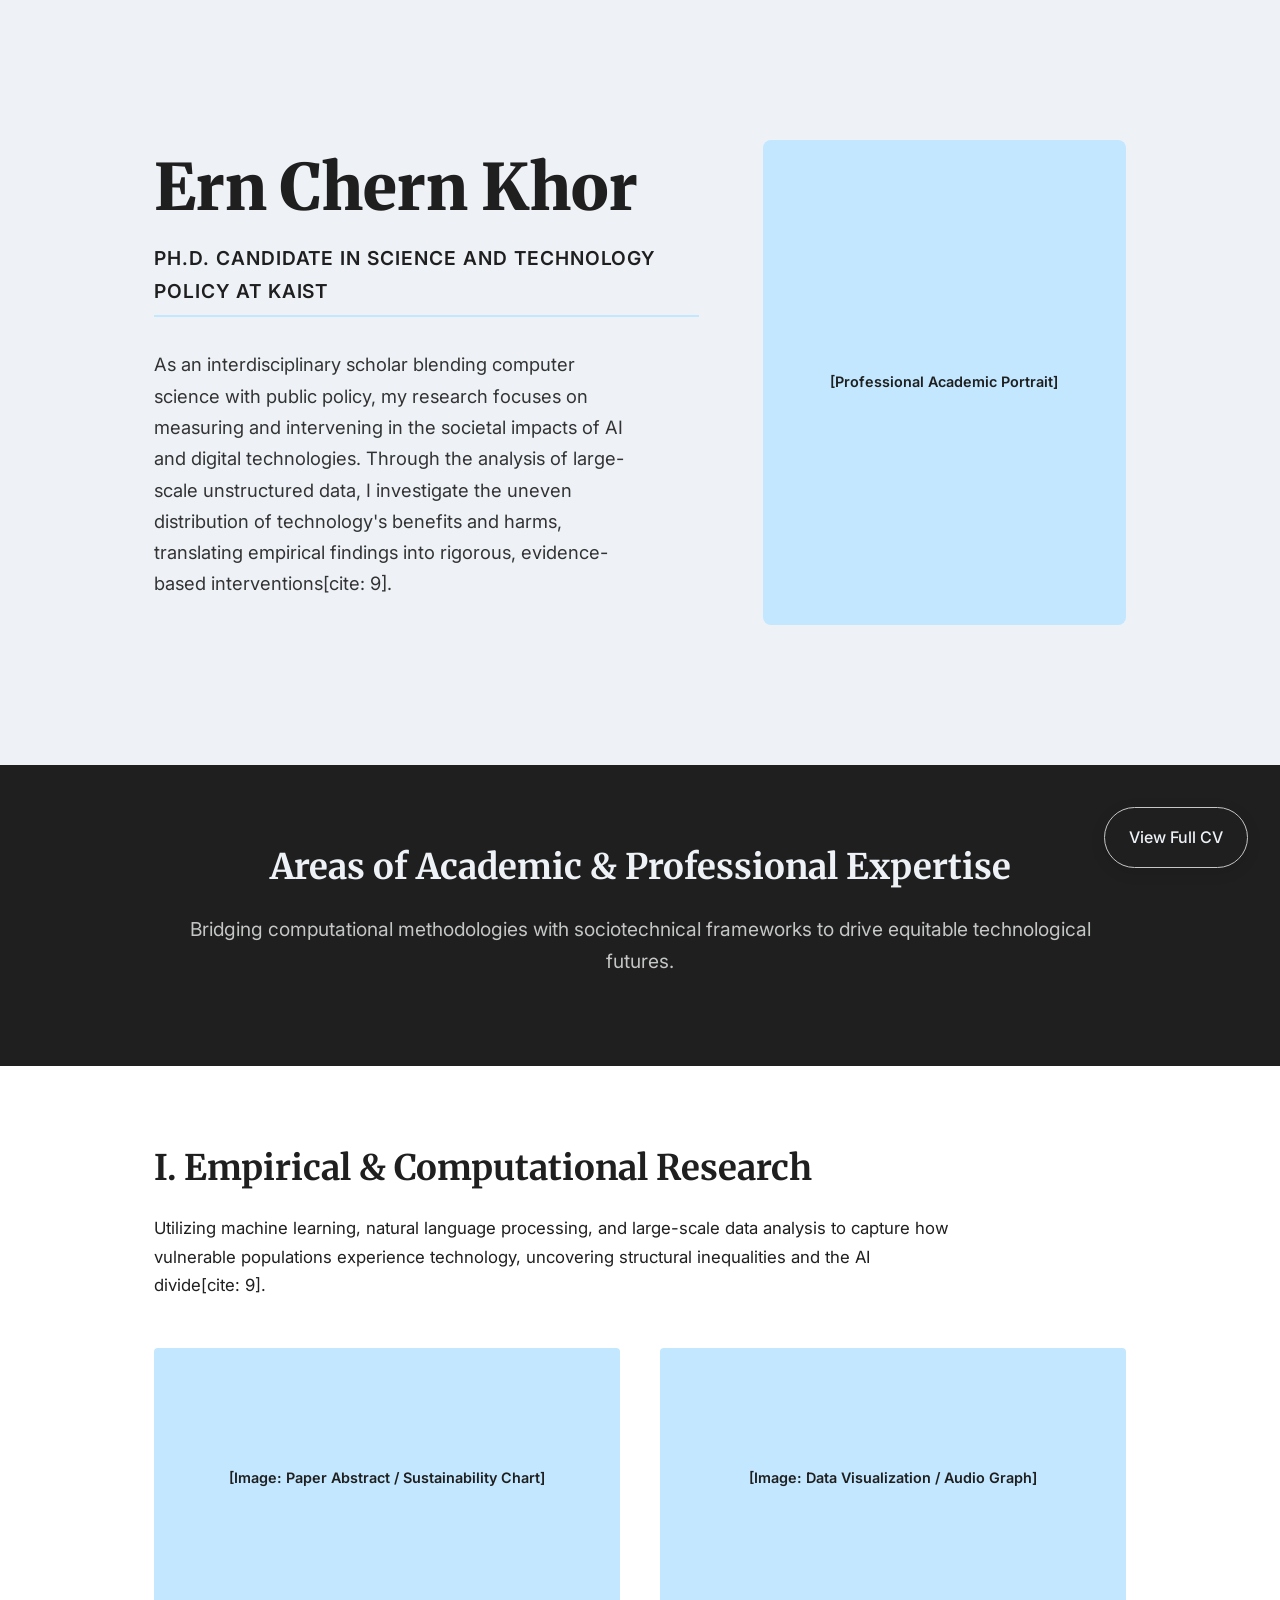
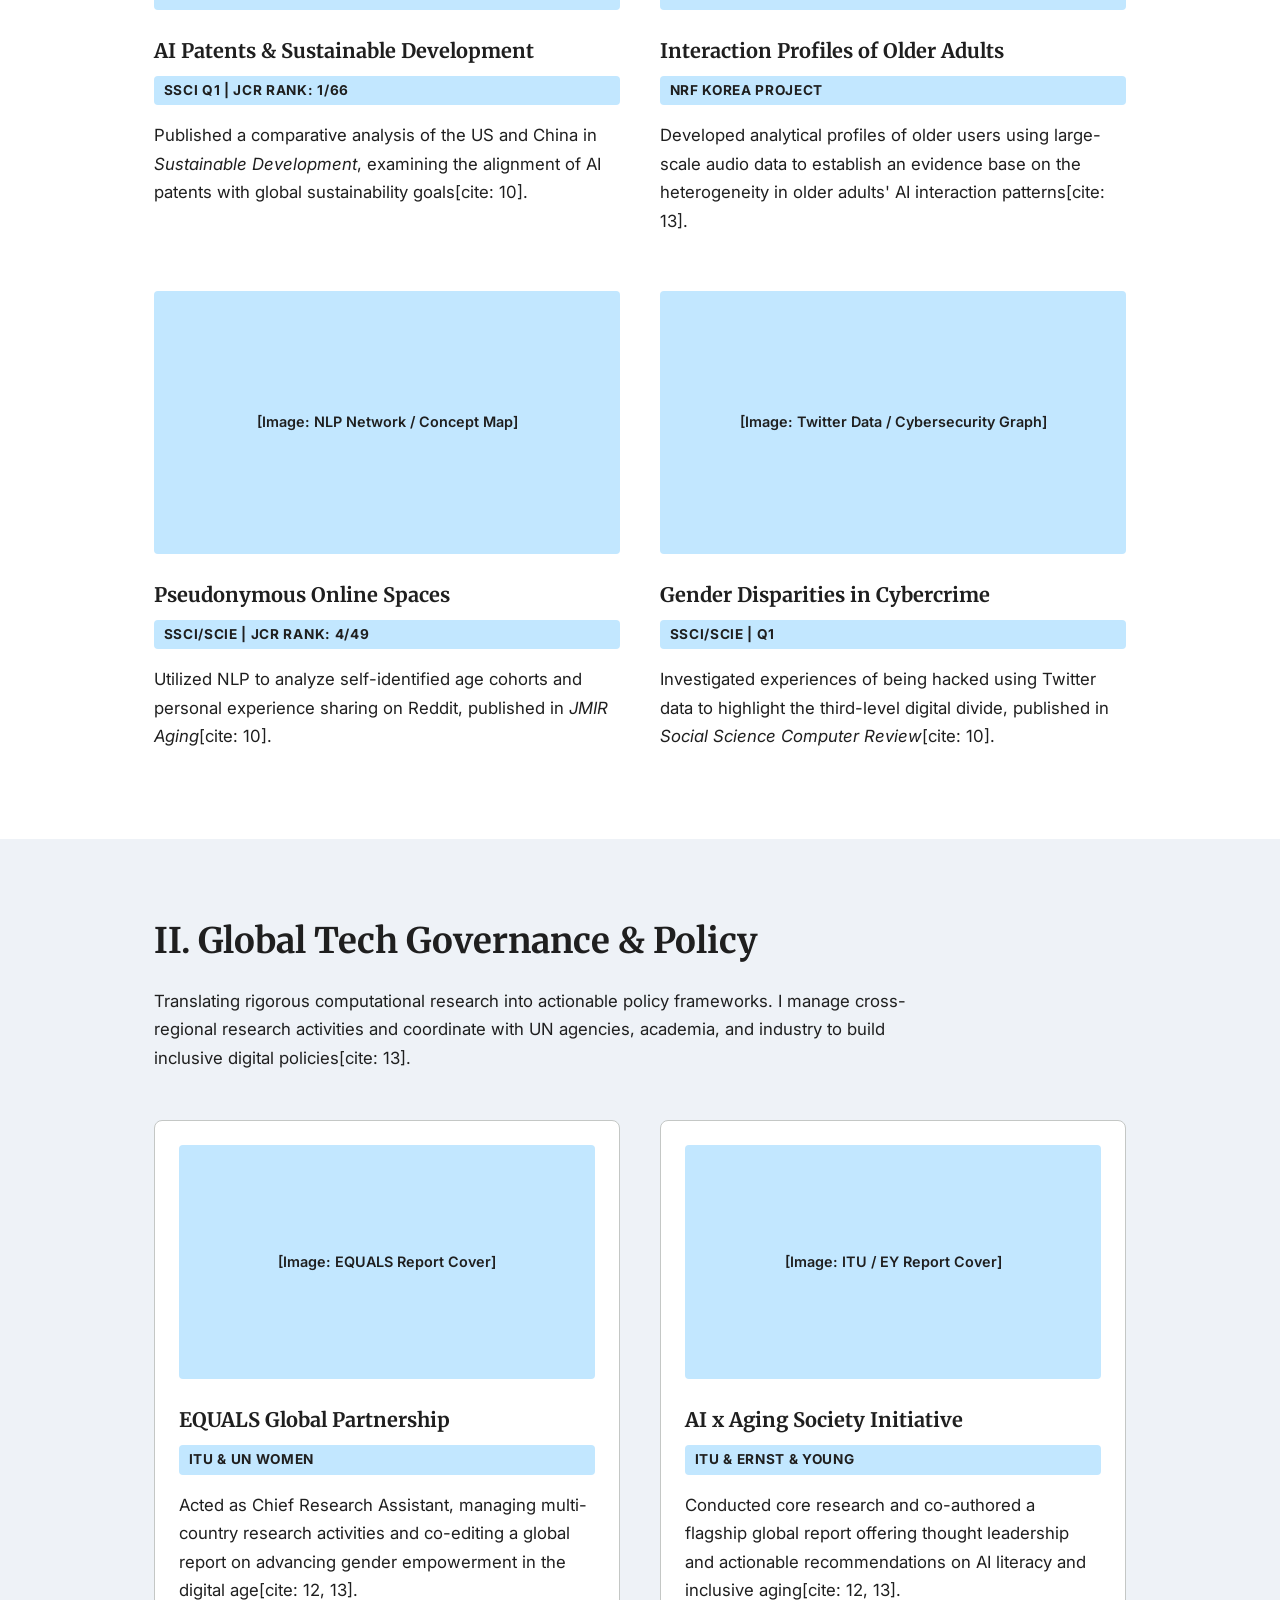
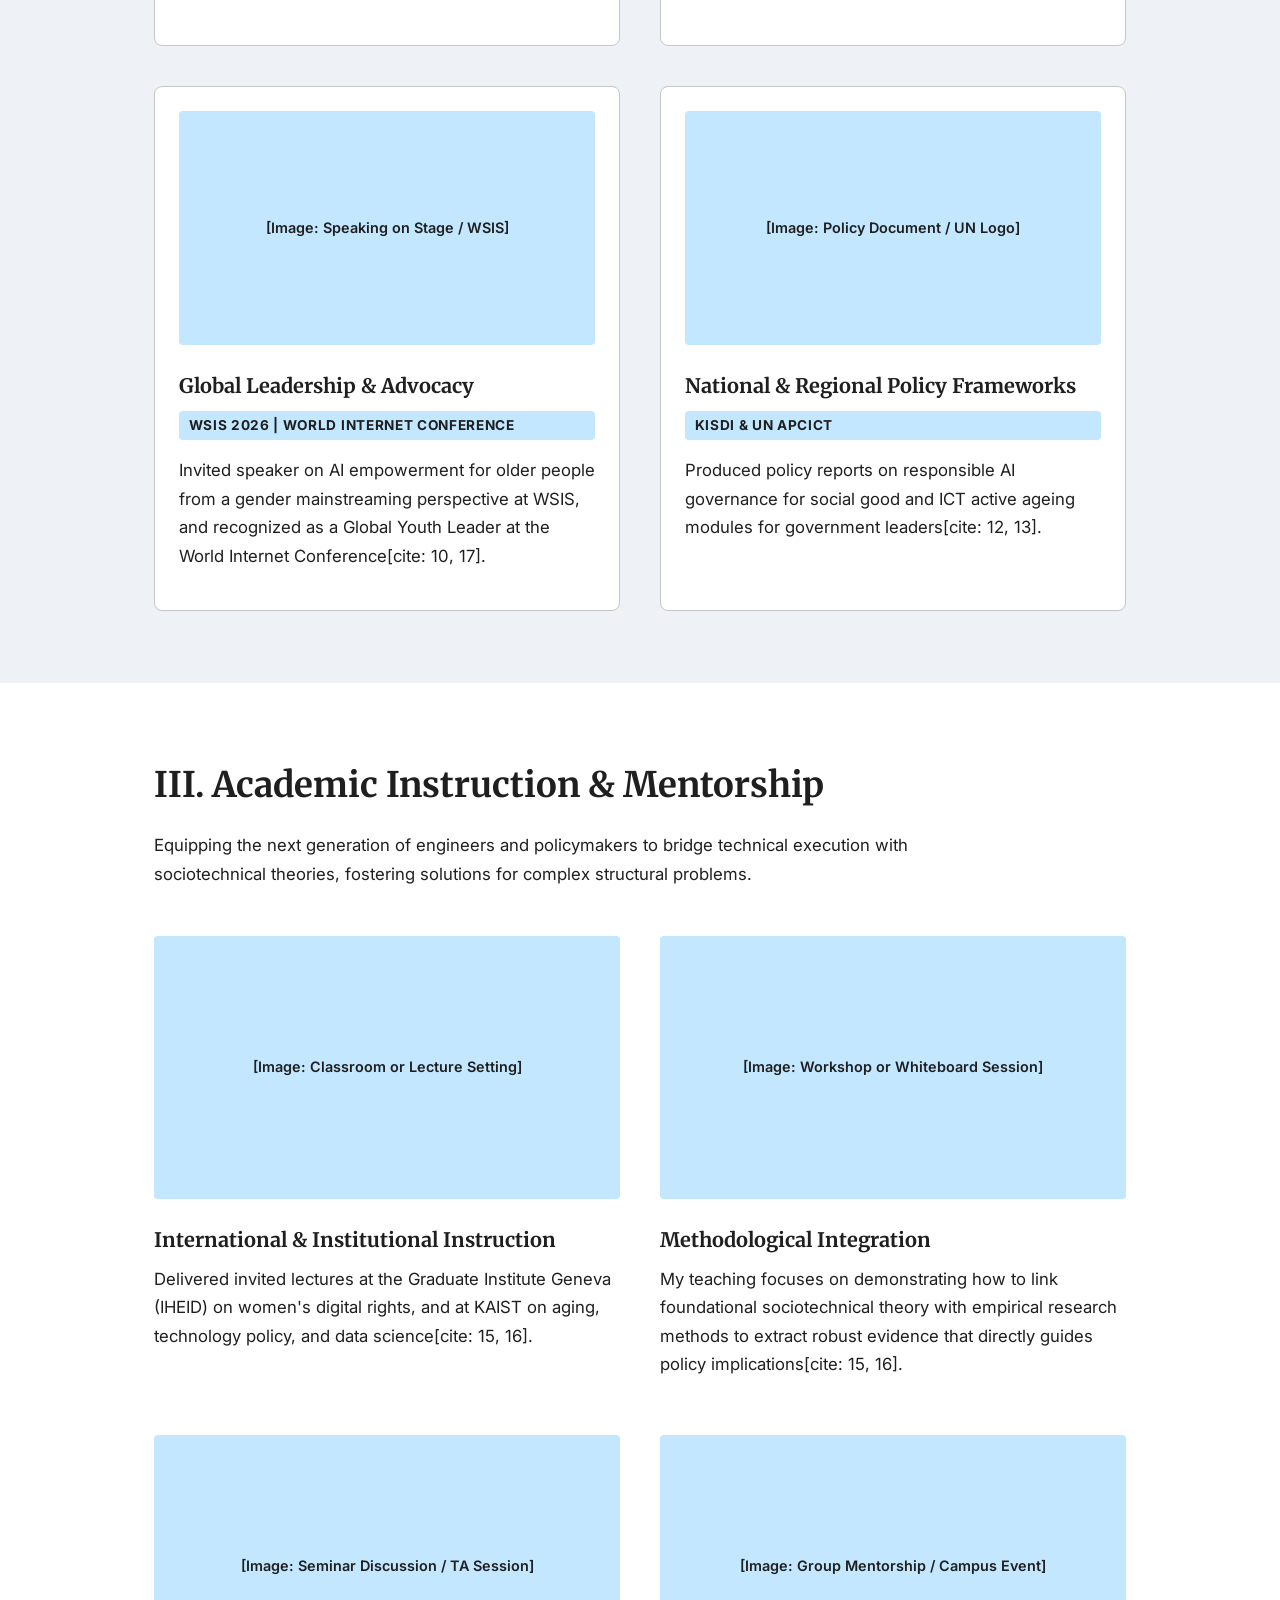
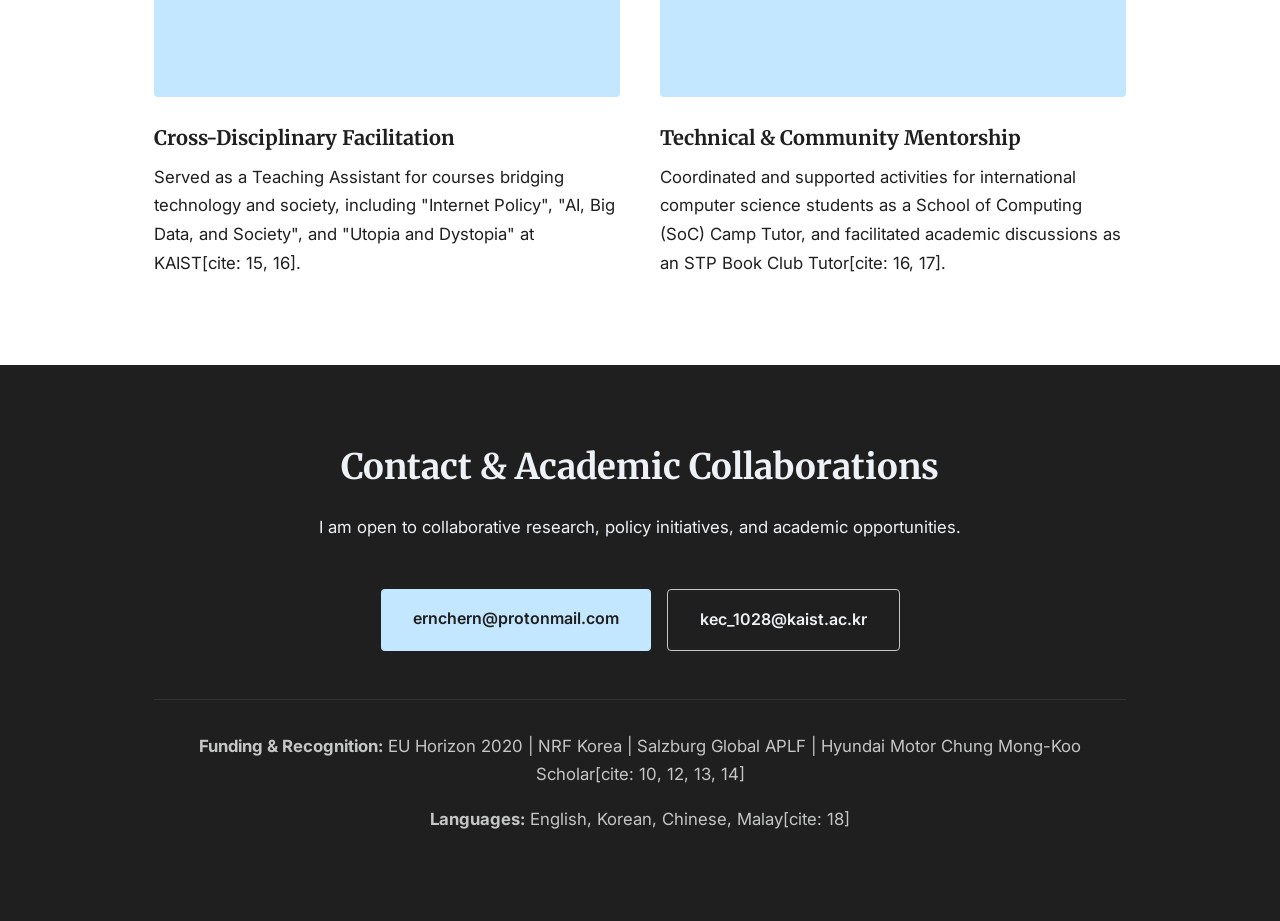
==== index.html @ 2aa1b8be "Google verification" ====
<!DOCTYPE html>
<html lang="en">
<head>
    <meta charset="UTF-8">
    <meta name="viewport" content="width=device-width, initial-scale=1.0">
    <title>Ern Chern Khor | Ph.D. Candidate & Researcher</title>
    <link rel="stylesheet" href="style.css">
    <link href="https://fonts.googleapis.com/css2?family=Merriweather:wght@400;700;900&family=Inter:wght@400;500;600&display=swap" rel="stylesheet">
</head>
<body>
    <meta name="google-site-verification" content="YpRI-QJnDcOi31xFz46-Frkq5nVrPxKfo0oNt4Ll0RY" />
    
    <a href="CV_Ern_Chern.pdf" class="fab" target="_blank">View Full CV</a>

    <section class="hero bg-main reveal">
        <div class="container hero-container">
            <div class="hero-text">
                <h1>Ern Chern Khor</h1>
                <p class="role">Ph.D. Candidate in Science and Technology Policy at KAIST</p>
                <p class="bio">As an interdisciplinary scholar blending computer science with public policy, my research focuses on measuring and intervening in the societal impacts of AI and digital technologies. Through the analysis of large-scale unstructured data, I investigate the uneven distribution of technology's benefits and harms, translating empirical findings into rigorous, evidence-based interventions[cite: 9].</p>
            </div>
            <div class="hero-image">
                <div class="placeholder-img portrait">
                    <span>[Professional Academic Portrait]</span>
                </div>
            </div>
        </div>
    </section>

    <section class="transition-title bg-dark reveal">
        <div class="container">
            <h2>Areas of Academic & Professional Expertise</h2>
            <p>Bridging computational methodologies with sociotechnical frameworks to drive equitable technological futures.</p>
        </div>
    </section>

    <!-- Section I: Research -->
    <section class="content-section bg-white reveal">
        <div class="container">
            <div class="section-header">
                <h2>I. Empirical & Computational Research</h2>
                <p>Utilizing machine learning, natural language processing, and large-scale data analysis to capture how vulnerable populations experience technology, uncovering structural inequalities and the AI divide[cite: 9].</p>
            </div>
            
            <div class="achievement-grid">
                <div class="achievement-card">
                    <div class="placeholder-img"><span>[Image: Paper Abstract / Sustainability Chart]</span></div>
                    <h3>AI Patents & Sustainable Development</h3>
                    <p class="metrics"><strong>SSCI Q1 | JCR Rank: 1/66</strong></p>
                    <p>Published a comparative analysis of the US and China in <em>Sustainable Development</em>, examining the alignment of AI patents with global sustainability goals[cite: 10].</p>
                </div>
                <div class="achievement-card">
                    <div class="placeholder-img"><span>[Image: Data Visualization / Audio Graph]</span></div>
                    <h3>Interaction Profiles of Older Adults</h3>
                    <p class="metrics"><strong>NRF Korea Project</strong></p>
                    <p>Developed analytical profiles of older users using large-scale audio data to establish an evidence base on the heterogeneity in older adults' AI interaction patterns[cite: 13].</p>
                </div>
                <div class="achievement-card">
                    <div class="placeholder-img"><span>[Image: NLP Network / Concept Map]</span></div>
                    <h3>Pseudonymous Online Spaces</h3>
                    <p class="metrics"><strong>SSCI/SCIE | JCR Rank: 4/49</strong></p>
                    <p>Utilized NLP to analyze self-identified age cohorts and personal experience sharing on Reddit, published in <em>JMIR Aging</em>[cite: 10].</p>
                </div>
                <div class="achievement-card">
                    <div class="placeholder-img"><span>[Image: Twitter Data / Cybersecurity Graph]</span></div>
                    <h3>Gender Disparities in Cybercrime</h3>
                    <p class="metrics"><strong>SSCI/SCIE | Q1</strong></p>
                    <p>Investigated experiences of being hacked using Twitter data to highlight the third-level digital divide, published in <em>Social Science Computer Review</em>[cite: 10].</p>
                </div>
            </div>
        </div>
    </section>

    <!-- Section II: Policy -->
    <section class="content-section bg-main reveal">
        <div class="container">
            <div class="section-header">
                <h2>II. Global Tech Governance & Policy</h2>
                <p>Translating rigorous computational research into actionable policy frameworks. I manage cross-regional research activities and coordinate with UN agencies, academia, and industry to build inclusive digital policies[cite: 13].</p>
            </div>

            <div class="achievement-grid">
                <div class="achievement-card bg-white-card">
                    <div class="placeholder-img"><span>[Image: EQUALS Report Cover]</span></div>
                    <h3>EQUALS Global Partnership</h3>
                    <p class="metrics"><strong>ITU & UN Women</strong></p>
                    <p>Acted as Chief Research Assistant, managing multi-country research activities and co-editing a global report on advancing gender empowerment in the digital age[cite: 12, 13].</p>
                </div>
                <div class="achievement-card bg-white-card">
                    <div class="placeholder-img"><span>[Image: ITU / EY Report Cover]</span></div>
                    <h3>AI x Aging Society Initiative</h3>
                    <p class="metrics"><strong>ITU & Ernst & Young</strong></p>
                    <p>Conducted core research and co-authored a flagship global report offering thought leadership and actionable recommendations on AI literacy and inclusive aging[cite: 12, 13].</p>
                </div>
                <div class="achievement-card bg-white-card">
                    <div class="placeholder-img"><span>[Image: Speaking on Stage / WSIS]</span></div>
                    <h3>Global Leadership & Advocacy</h3>
                    <p class="metrics"><strong>WSIS 2026 | World Internet Conference</strong></p>
                    <p>Invited speaker on AI empowerment for older people from a gender mainstreaming perspective at WSIS, and recognized as a Global Youth Leader at the World Internet Conference[cite: 10, 17].</p>
                </div>
                <div class="achievement-card bg-white-card">
                    <div class="placeholder-img"><span>[Image: Policy Document / UN Logo]</span></div>
                    <h3>National & Regional Policy Frameworks</h3>
                    <p class="metrics"><strong>KISDI & UN APCICT</strong></p>
                    <p>Produced policy reports on responsible AI governance for social good and ICT active ageing modules for government leaders[cite: 12, 13].</p>
                </div>
            </div>
        </div>
    </section>

    <!-- Section III: Teaching -->
    <section class="content-section bg-white reveal">
        <div class="container">
            <div class="section-header">
                <h2>III. Academic Instruction & Mentorship</h2>
                <p>Equipping the next generation of engineers and policymakers to bridge technical execution with sociotechnical theories, fostering solutions for complex structural problems.</p>
            </div>

            <div class="achievement-grid">
                <div class="achievement-card">
                    <div class="placeholder-img"><span>[Image: Classroom or Lecture Setting]</span></div>
                    <h3>International & Institutional Instruction</h3>
                    <p>Delivered invited lectures at the Graduate Institute Geneva (IHEID) on women's digital rights, and at KAIST on aging, technology policy, and data science[cite: 15, 16].</p>
                </div>
                <div class="achievement-card">
                    <div class="placeholder-img"><span>[Image: Workshop or Whiteboard Session]</span></div>
                    <h3>Methodological Integration</h3>
                    <p>My teaching focuses on demonstrating how to link foundational sociotechnical theory with empirical research methods to extract robust evidence that directly guides policy implications[cite: 15, 16].</p>
                </div>
                <div class="achievement-card">
                    <div class="placeholder-img"><span>[Image: Seminar Discussion / TA Session]</span></div>
                    <h3>Cross-Disciplinary Facilitation</h3>
                    <p>Served as a Teaching Assistant for courses bridging technology and society, including "Internet Policy", "AI, Big Data, and Society", and "Utopia and Dystopia" at KAIST[cite: 15, 16].</p>
                </div>
                <div class="achievement-card">
                    <div class="placeholder-img"><span>[Image: Group Mentorship / Campus Event]</span></div>
                    <h3>Technical & Community Mentorship</h3>
                    <p>Coordinated and supported activities for international computer science students as a School of Computing (SoC) Camp Tutor, and facilitated academic discussions as an STP Book Club Tutor[cite: 16, 17].</p>
                </div>
            </div>
        </div>
    </section>

    <!-- Footer -->
    <footer class="content-section bg-dark reveal">
        <div class="container">
            <h2>Contact & Academic Collaborations</h2>
            <p>I am open to collaborative research, policy initiatives, and academic opportunities.</p>
            <div class="contact-links">
                <a href="mailto:ernchern@protonmail.com" class="btn btn-primary">ernchern@protonmail.com</a>
                <a href="mailto:kec_1028@kaist.ac.kr" class="btn btn-outline">kec_1028@kaist.ac.kr</a>
            </div>
            <div class="trust-bar">
                <p><strong>Funding & Recognition:</strong> EU Horizon 2020 | NRF Korea | Salzburg Global APLF | Hyundai Motor Chung Mong-Koo Scholar[cite: 10, 12, 13, 14]</p>
                <p><strong>Languages:</strong> English, Korean, Chinese, Malay[cite: 18]</p>
            </div>
        </div>
    </footer>

    <script src="script.js"></script>
</body>
</html>
---- style.css ----
:root {
    /* Your requested color palette */
    --bg-main: #eef2f7;      /* Very Light Blue/Gray - Base */
    --bg-dark: #1f1f1f;      /* Near Black - Heavy contrast */
    --accent-blue: #c2e7ff;  /* Soft Bright Blue - Accents & Placeholders */
    --gray-muted: #c4c7c5;   /* Neutral Gray - Borders and muted text */
    
    /* Complementary colors for structure */
    --bg-white: #ffffff;     /* Pure white for alternating sections */
    --text-dark: #1f1f1f;    /* Primary text */
    --text-light: #eef2f7;   /* Light text for dark backgrounds */
}

* {
    margin: 0;
    padding: 0;
    box-sizing: border-box;
}

body {
    color: var(--text-dark);
    font-family: 'Inter', sans-serif; /* Clean readable body font */
    line-height: 1.7;
}

/* Typography */
h1, h2, h3 {
    font-family: 'Merriweather', serif; /* Formal academic serif font */
}

h1 { font-size: clamp(2.5rem, 5vw, 4rem); font-weight: 900; line-height: 1.2; margin-bottom: 1rem; color: var(--text-dark); }
h2 { font-size: clamp(1.8rem, 3vw, 2.2rem); font-weight: 700; margin-bottom: 1rem; }
h3 { font-size: 1.25rem; font-weight: 700; margin-bottom: 0.5rem; }
p { font-size: 1.05rem; margin-bottom: 1rem; }

.metrics { color: var(--text-dark); background-color: var(--accent-blue); display: inline-block; padding: 0.2rem 0.6rem; border-radius: 4px; font-size: 0.85rem; text-transform: uppercase; letter-spacing: 0.05em; margin-bottom: 1rem; font-family: 'Inter', sans-serif; font-weight: 600;}

/* Background Transitions */
.bg-main { background-color: var(--bg-main); }
.bg-white { background-color: var(--bg-white); }
.bg-dark { background-color: var(--bg-dark); color: var(--text-light); }
.bg-dark h2 { color: var(--text-light); }

/* Layout Structure */
.container {
    max-width: 1100px;
    margin: 0 auto;
    padding: 8vh 5vw;
}

.content-section {
    padding: 0; /* Padding handled by container */
}

/* Hero Section */
.hero-container {
    display: flex;
    align-items: center;
    gap: 4rem;
    min-height: 85vh;
}
.hero-text { flex: 1.5; }
.hero-image { flex: 1; }
.role { font-size: 1.2rem; font-weight: 600; font-family: 'Inter', sans-serif; color: var(--text-dark); text-transform: uppercase; letter-spacing: 0.05em; border-bottom: 2px solid var(--accent-blue); padding-bottom: 0.5rem; display: inline-block; margin-bottom: 2rem; }
.bio { font-size: 1.15rem; max-width: 90%; color: #333; }

/* Transition Title Section */
.transition-title {
    text-align: center;
    padding: 2vh 0;
}
.transition-title .container {
    padding: 6vh 5vw;
}
.transition-title p {
    color: var(--gray-muted);
    font-size: 1.2rem;
}

/* Grids */
.section-header { margin-bottom: 3rem; max-width: 800px; }
.achievement-grid {
    display: grid;
    grid-template-columns: repeat(auto-fit, minmax(300px, 1fr));
    gap: 2.5rem;
}
.achievement-grid.two-cols {
    grid-template-columns: repeat(auto-fit, minmax(400px, 1fr));
}
.achievement-card {
    display: flex;
    flex-direction: column;
}
.bg-white-card {
    background-color: var(--bg-white);
    padding: 1.5rem;
    border-radius: 8px;
    border: 1px solid var(--gray-muted);
}

/* Image Placeholders */
.placeholder-img {
    background-color: var(--accent-blue);
    display: flex;
    align-items: center;
    justify-content: center;
    color: var(--text-dark);
    font-weight: 600;
    border-radius: 4px;
    text-align: center;
    padding: 1rem;
    font-family: 'Inter', sans-serif;
    font-size: 0.9rem;
}
.placeholder-img.portrait { width: 100%; aspect-ratio: 3/4; border-radius: 8px; }
.achievement-card .placeholder-img { width: 100%; aspect-ratio: 16/9; margin-bottom: 1.5rem; }

/* Footer & Buttons */
footer { text-align: center; }
.contact-links { display: flex; gap: 1rem; justify-content: center; margin: 3rem 0; flex-wrap: wrap; }
.trust-bar { font-size: 0.9rem; color: var(--gray-muted); margin-top: 3rem; border-top: 1px solid #333; padding-top: 2rem; }

.btn {
    padding: 1rem 2rem;
    border-radius: 4px;
    text-decoration: none;
    font-weight: 600;
    font-family: 'Inter', sans-serif;
    transition: all 0.2s;
}
.btn-primary { background-color: var(--accent-blue); color: var(--text-dark); }
.btn-outline { background-color: transparent; color: var(--text-light); border: 1px solid var(--gray-muted); }
.btn:hover { transform: translateY(-3px); opacity: 0.9; }
.btn-outline:hover { border-color: var(--accent-blue); }

.fab {
    position: fixed; bottom: 2rem; right: 2rem;
    background-color: var(--bg-dark); color: var(--text-light);
    border: 1px solid var(--gray-muted);
    padding: 1rem 1.5rem; border-radius: 50px; font-weight: 500;
    text-decoration: none; z-index: 100;
    box-shadow: 0 4px 15px rgba(0, 0, 0, 0.1);
    font-family: 'Inter', sans-serif;
}
.fab:hover { background-color: var(--accent-blue); color: var(--text-dark); border-color: var(--accent-blue); }

/* Scroll Animation */
.reveal { opacity: 0; transform: translateY(30px); transition: all 0.8s ease-out; }
.reveal.visible { opacity: 1; transform: translateY(0); }

@media (max-width: 768px) {
    .hero-container { flex-direction: column-reverse; text-align: center; }
    .bio { max-width: 100%; }
}
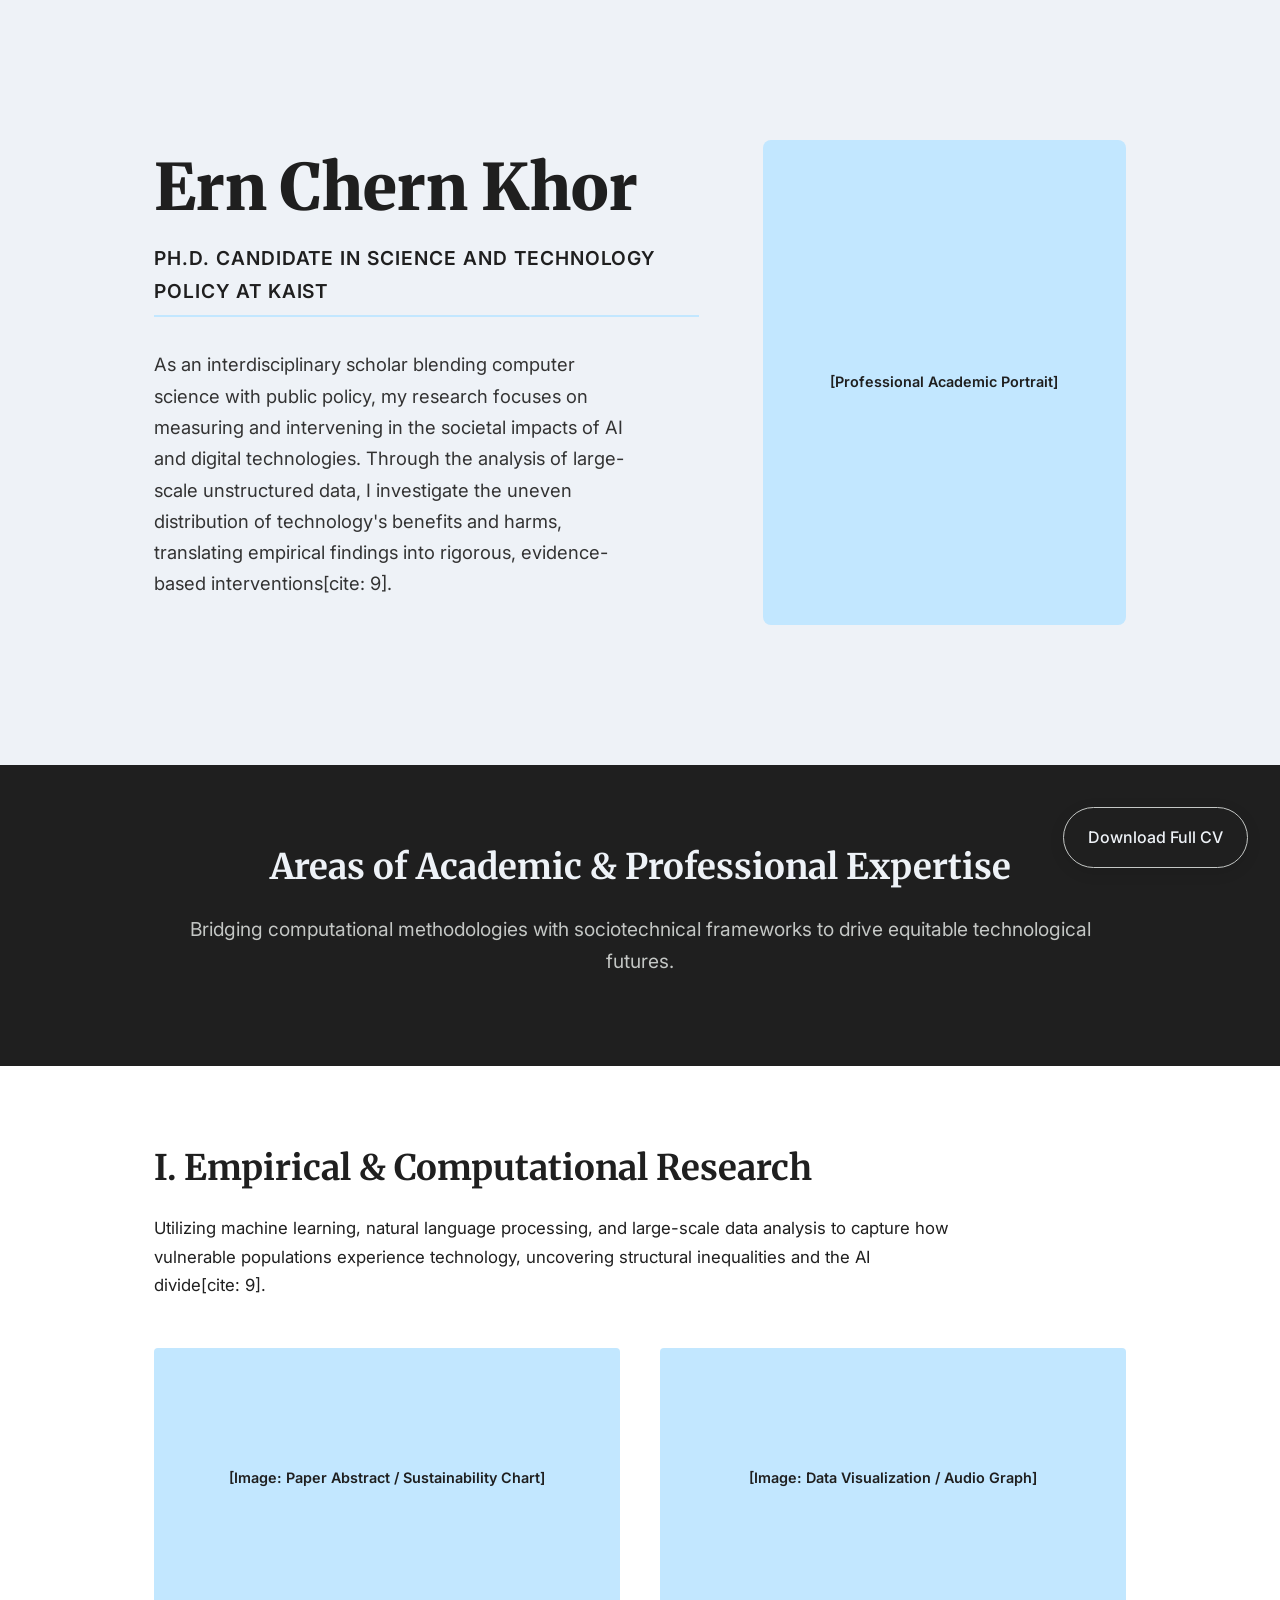
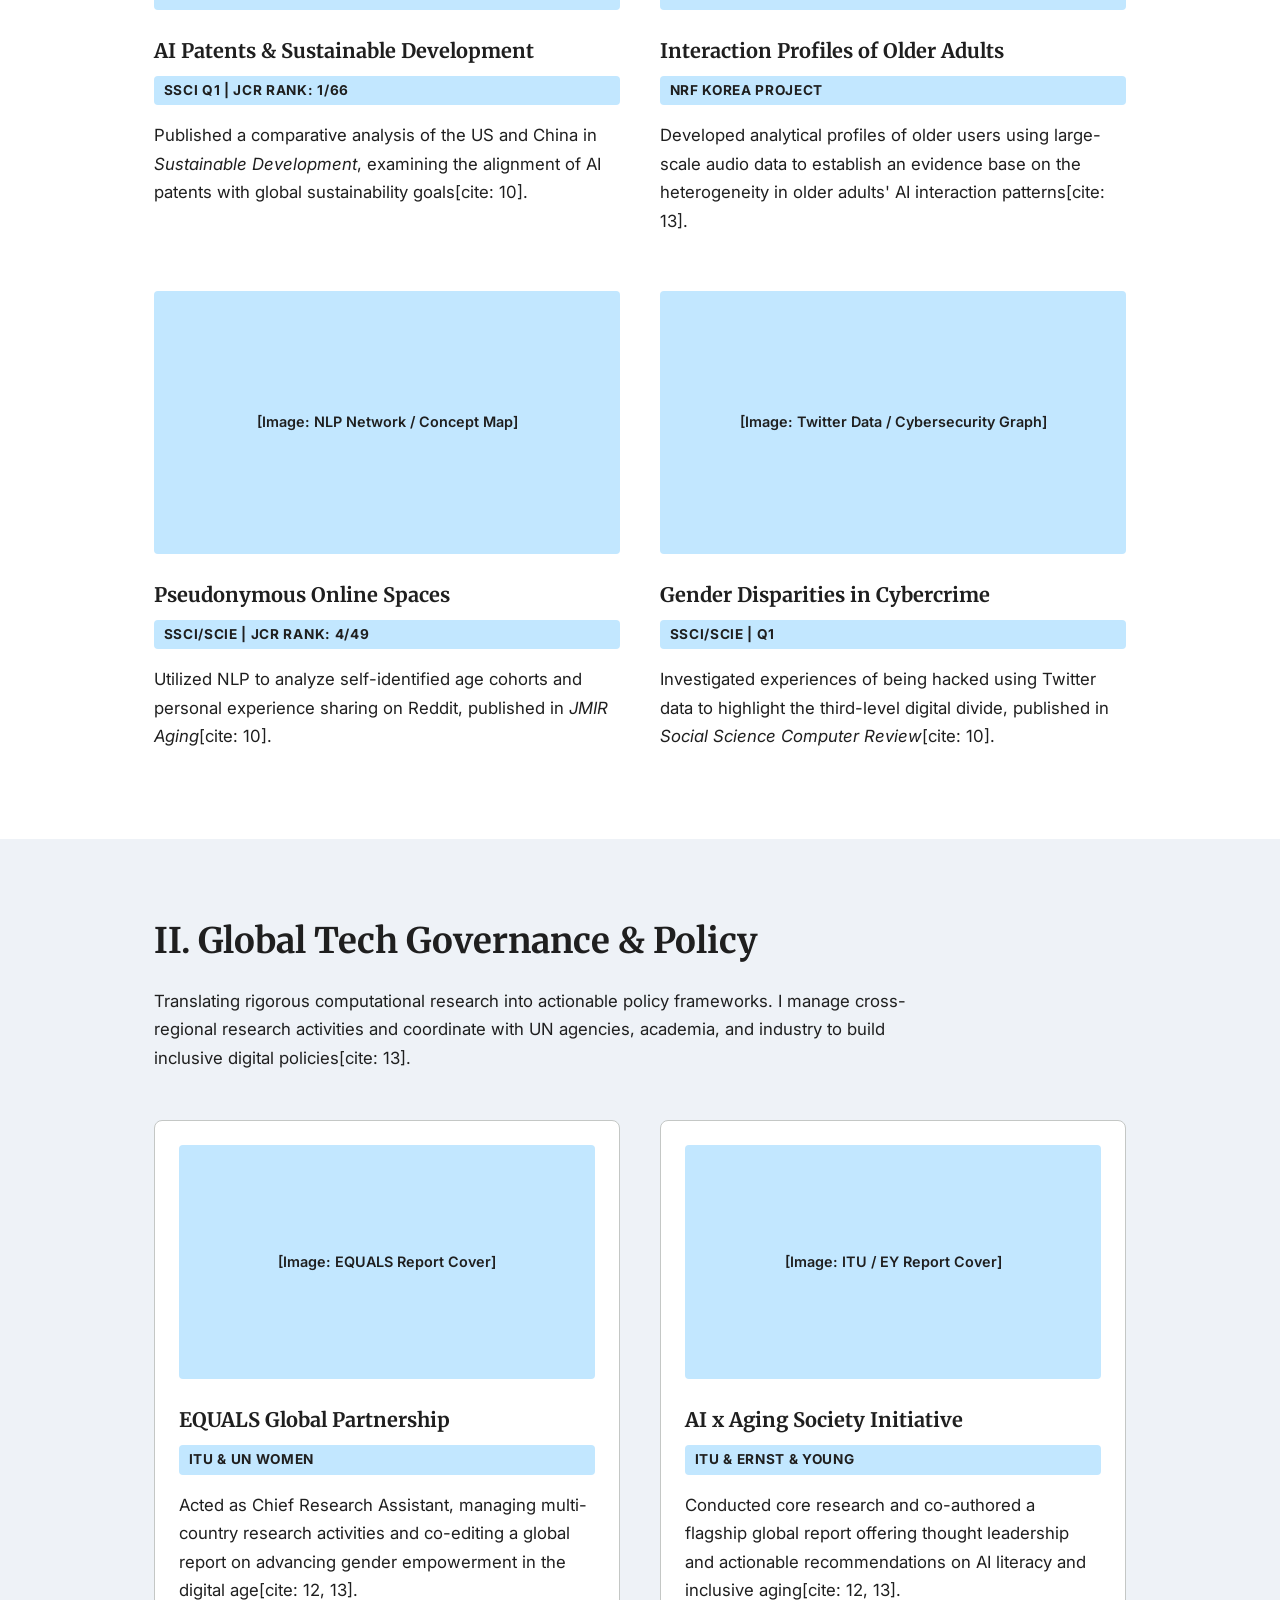
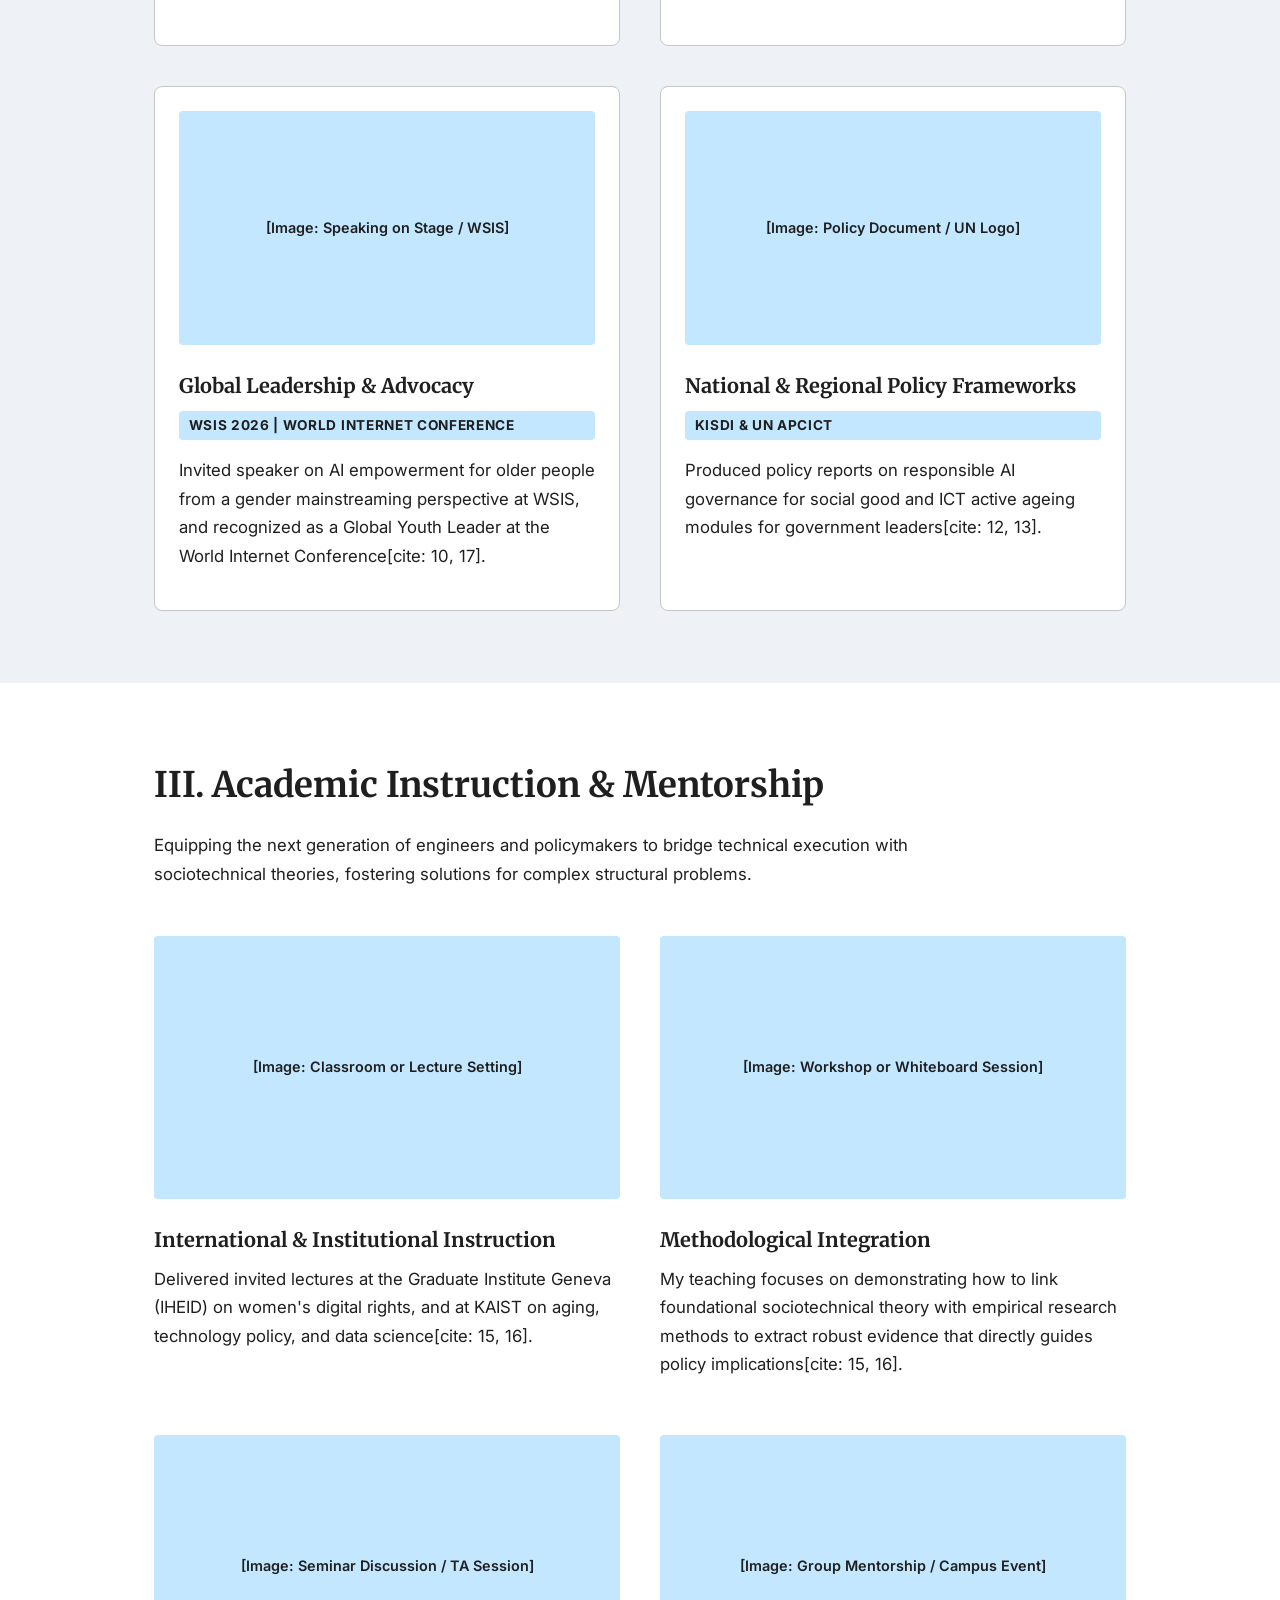
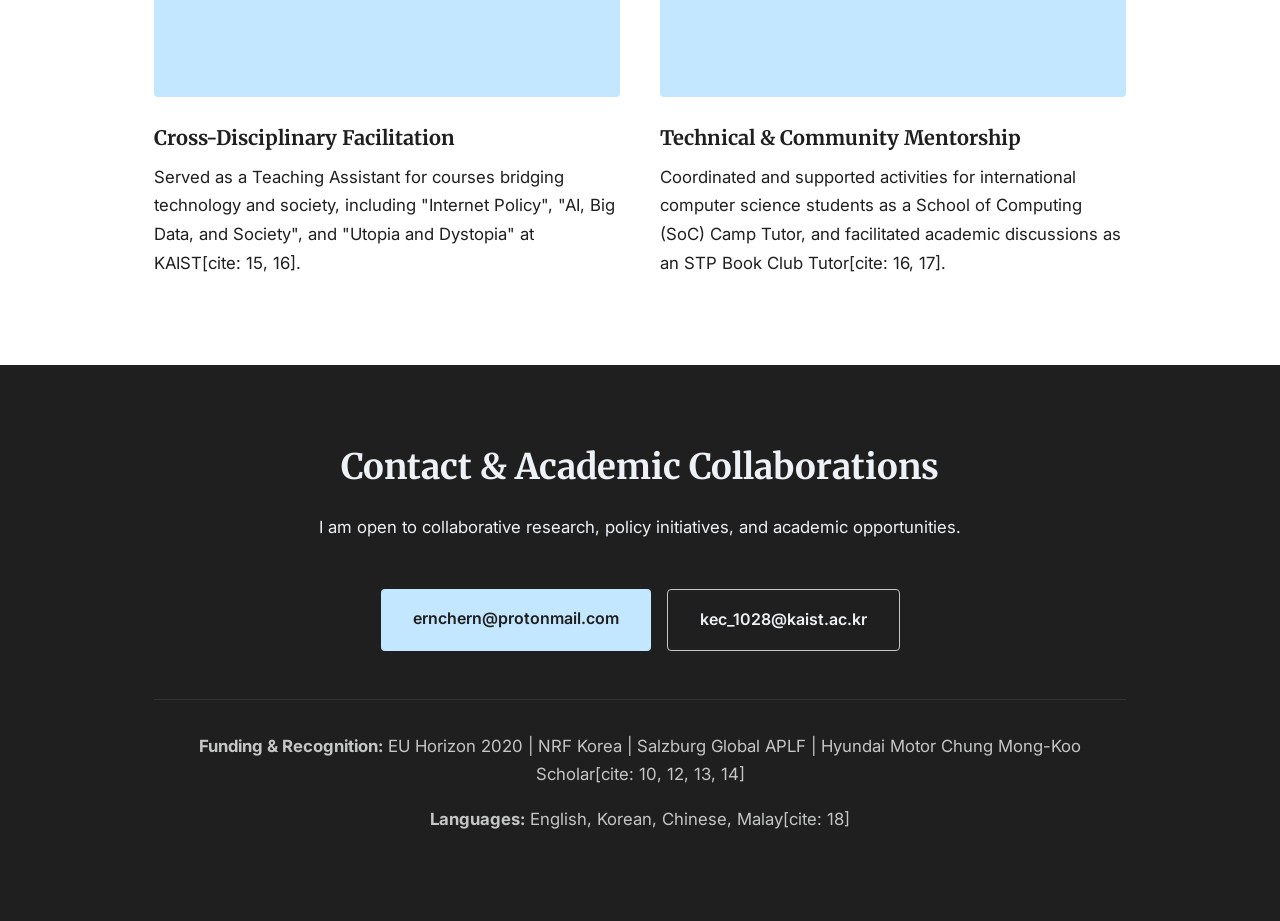
==== commit 11f97f9c: "sitemap" ====
--- a/index.html
+++ b/index.html
@@ -6,11 +6,10 @@
     <title>Ern Chern Khor | Ph.D. Candidate & Researcher</title>
     <link rel="stylesheet" href="style.css">
     <link href="https://fonts.googleapis.com/css2?family=Merriweather:wght@400;700;900&family=Inter:wght@400;500;600&display=swap" rel="stylesheet">
+    <meta name="google-site-verification" content="YpRI-QJnDcOi31xFz46-Frkq5nVrPxKfo0oNt4Ll0RY" />
 </head>
 <body>
-    <meta name="google-site-verification" content="YpRI-QJnDcOi31xFz46-Frkq5nVrPxKfo0oNt4Ll0RY" />
-    
-    <a href="CV_Ern_Chern.pdf" class="fab" target="_blank">View Full CV</a>
+    <a href="CV_Ern Chern.pdf" class="fab" target="_blank">Download Full CV</a>
 
     <section class="hero bg-main reveal">
         <div class="container hero-container">
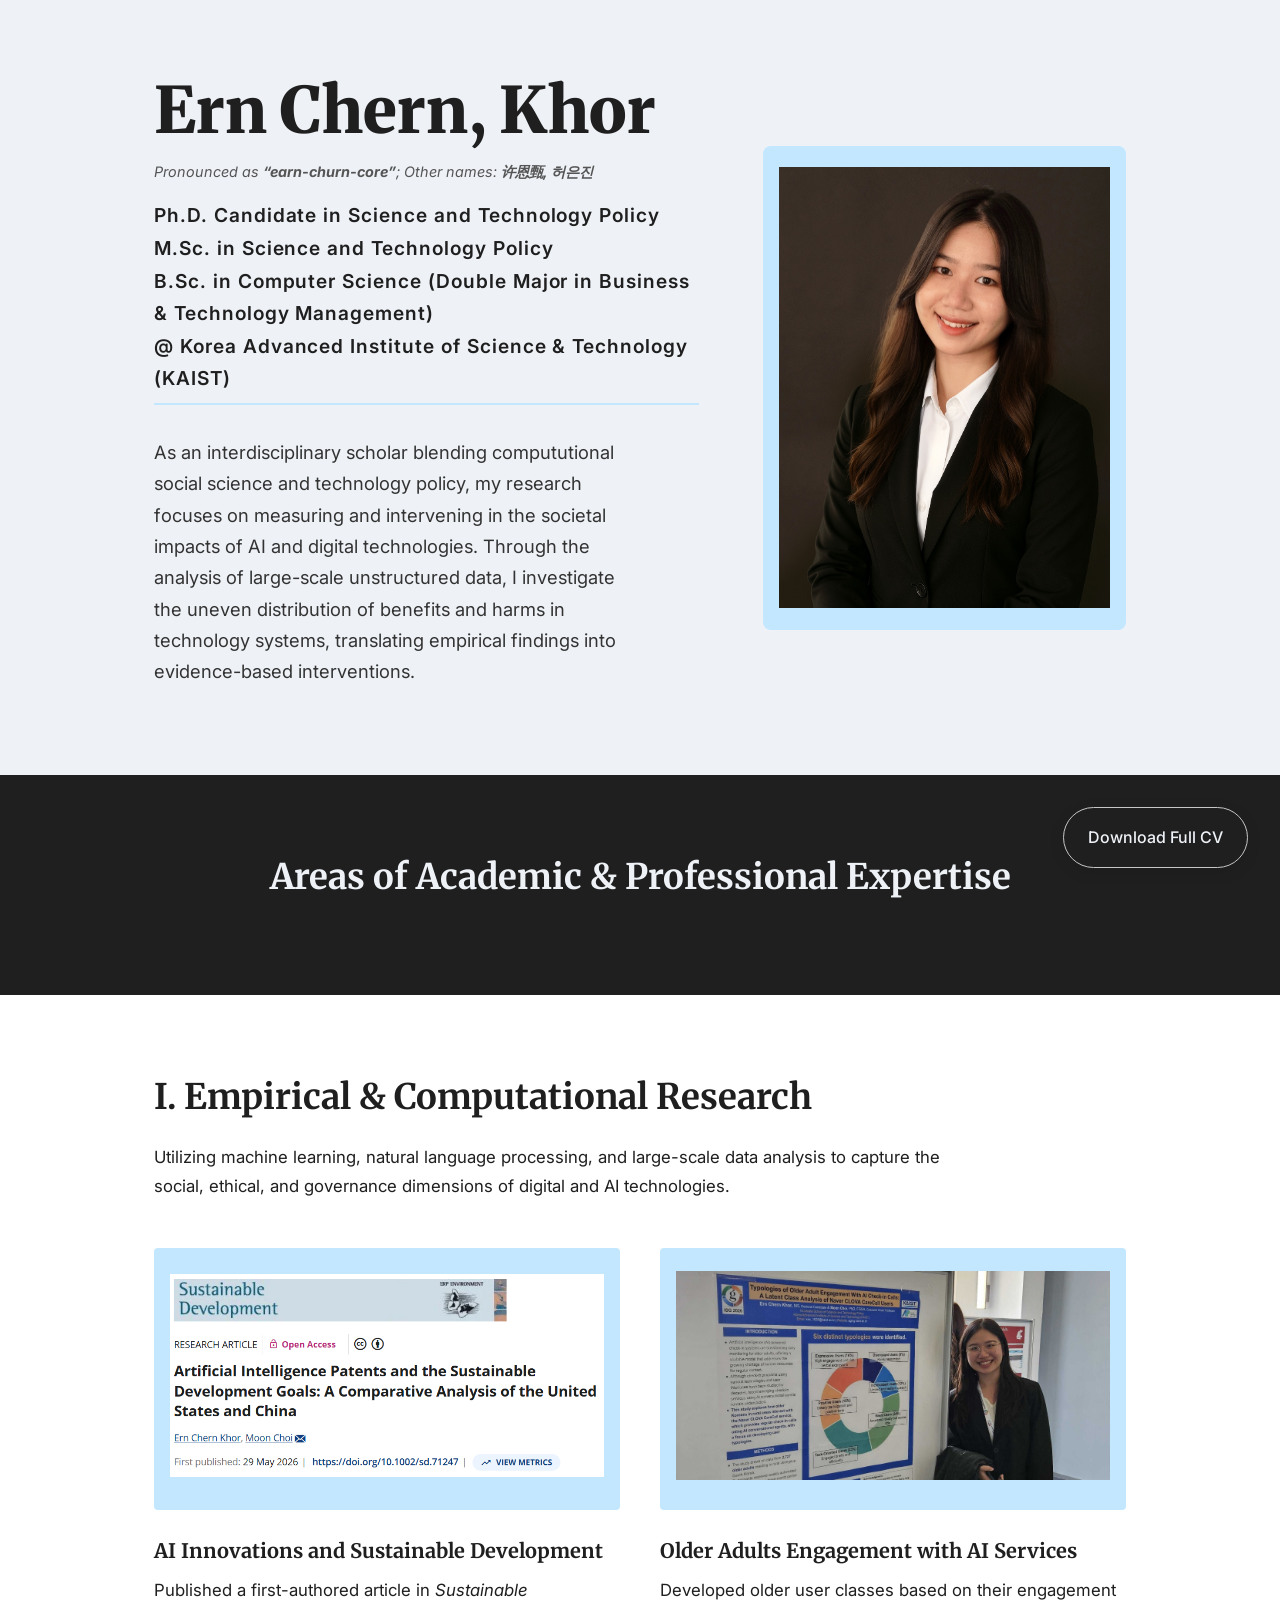
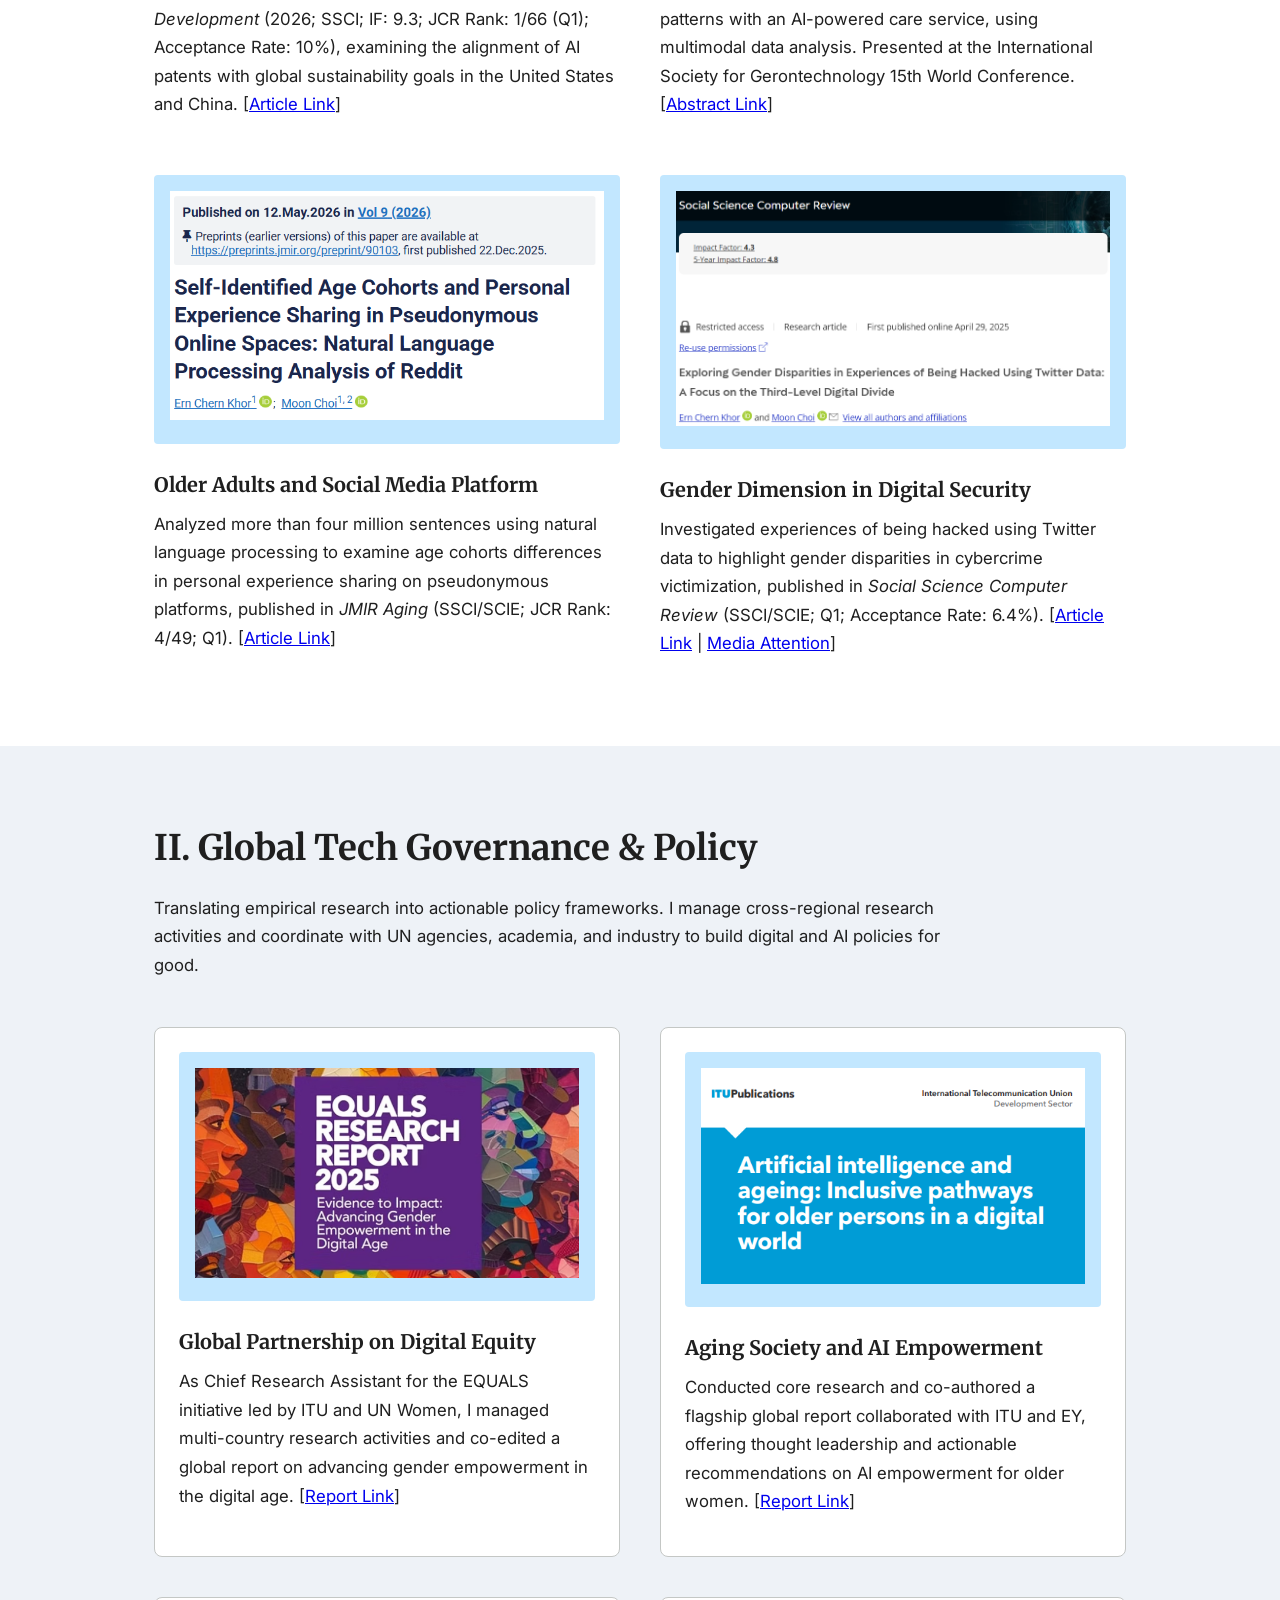
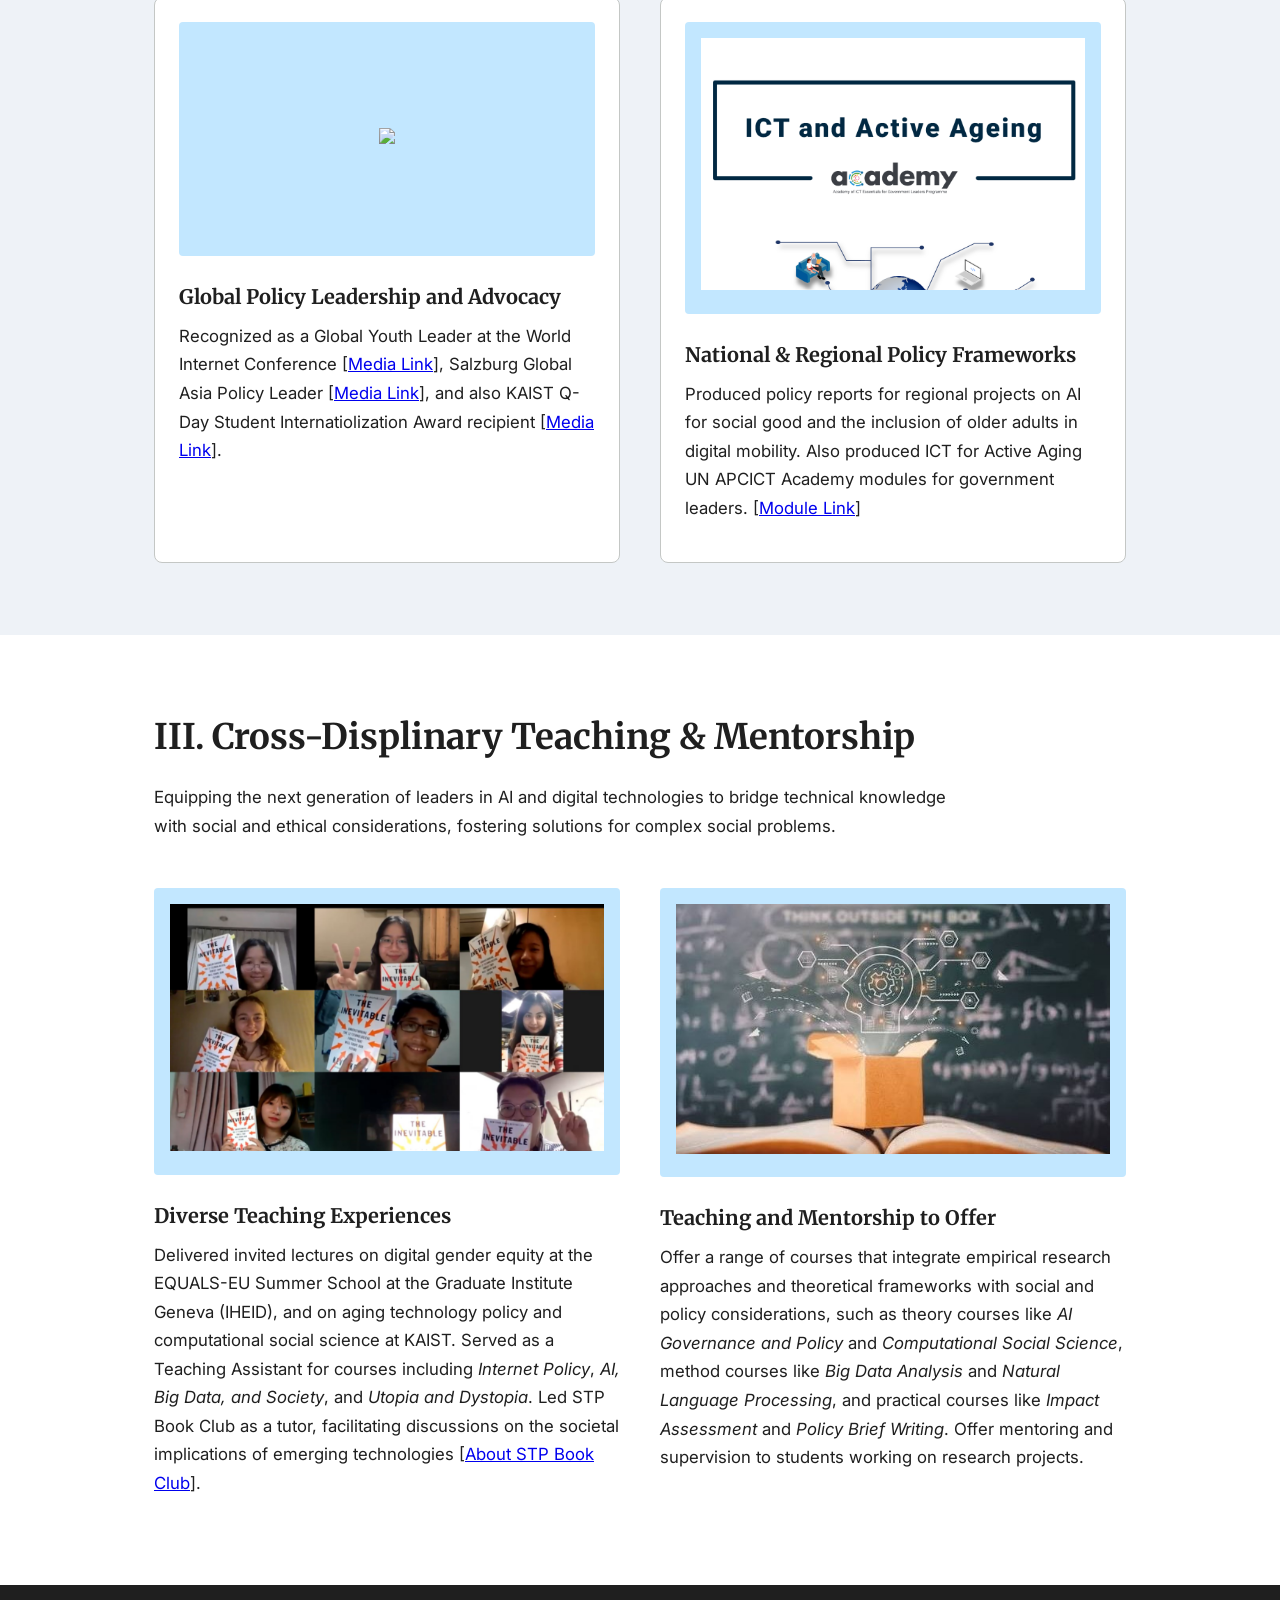
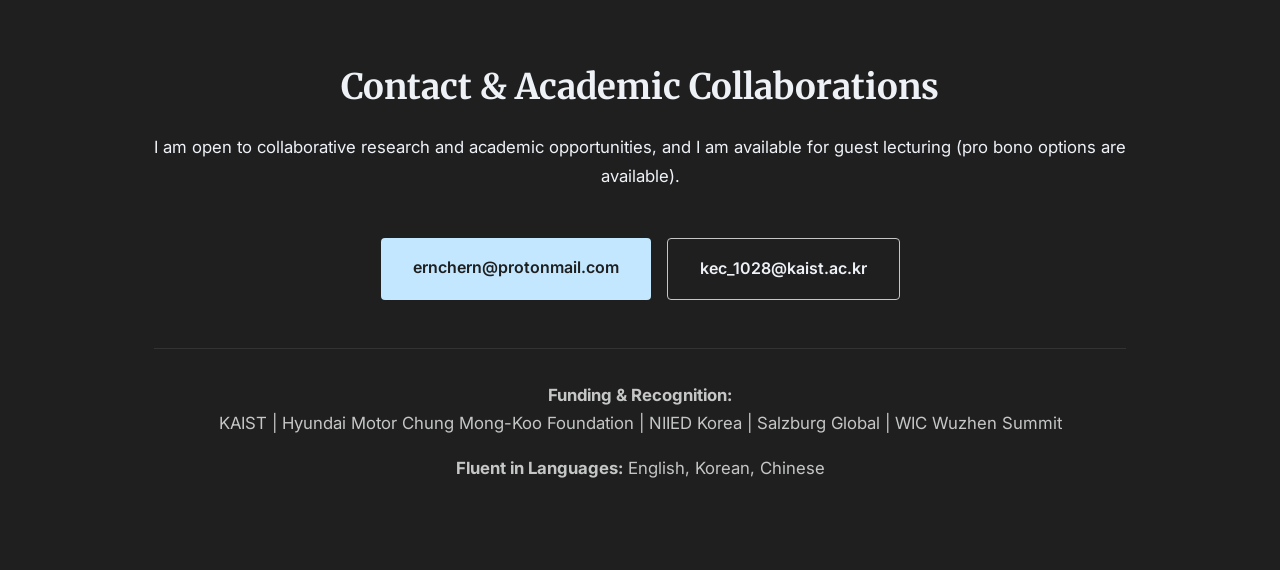
==== commit 17b3cda2: "update contents" ====
--- a/index.html
+++ b/index.html
@@ -14,13 +14,19 @@
     <section class="hero bg-main reveal">
         <div class="container hero-container">
             <div class="hero-text">
-                <h1>Ern Chern Khor</h1>
-                <p class="role">Ph.D. Candidate in Science and Technology Policy at KAIST</p>
-                <p class="bio">As an interdisciplinary scholar blending computer science with public policy, my research focuses on measuring and intervening in the societal impacts of AI and digital technologies. Through the analysis of large-scale unstructured data, I investigate the uneven distribution of technology's benefits and harms, translating empirical findings into rigorous, evidence-based interventions[cite: 9].</p>
+                <h1>Ern Chern, Khor</h1>
+                    <p style="font-size: 0.9rem; color: #555; margin-top: -5px; margin-bottom: 15px; font-style: italic;">
+                        Pronounced as <strong>“earn-churn-core”</strong>; Other names: <strong>许恩甄, 허은진</strong><span style="font-size: 0.8rem;"></span>
+                    </p>
+                <p class="role">Ph.D. Candidate in Science and Technology Policy 
+                    <br>M.Sc. in Science and Technology Policy
+                    <br>B.Sc. in Computer Science (Double Major in Business & Technology Management)
+                    <br>@ Korea Advanced Institute of Science & Technology (KAIST)</p>
+                <p class="bio">As an interdisciplinary scholar blending compututional social science and technology policy, my research focuses on measuring and intervening in the societal impacts of AI and digital technologies. Through the analysis of large-scale unstructured data, I investigate the uneven distribution of benefits and harms in technology systems, translating empirical findings into evidence-based interventions.</p>
             </div>
             <div class="hero-image">
                 <div class="placeholder-img portrait">
-                    <span>[Professional Academic Portrait]</span>
+                    <img src="ernchern_profile.jpg" style="max-width: 100%; height: auto;">
                 </div>
             </div>
         </div>
@@ -29,7 +35,6 @@
     <section class="transition-title bg-dark reveal">
         <div class="container">
             <h2>Areas of Academic & Professional Expertise</h2>
-            <p>Bridging computational methodologies with sociotechnical frameworks to drive equitable technological futures.</p>
         </div>
     </section>
 
@@ -38,33 +43,39 @@
         <div class="container">
             <div class="section-header">
                 <h2>I. Empirical & Computational Research</h2>
-                <p>Utilizing machine learning, natural language processing, and large-scale data analysis to capture how vulnerable populations experience technology, uncovering structural inequalities and the AI divide[cite: 9].</p>
+                <p>Utilizing machine learning, natural language processing, and large-scale data analysis to capture the social, ethical, and governance dimensions of digital and AI technologies.</p>
             </div>
             
             <div class="achievement-grid">
                 <div class="achievement-card">
-                    <div class="placeholder-img"><span>[Image: Paper Abstract / Sustainability Chart]</span></div>
-                    <h3>AI Patents & Sustainable Development</h3>
-                    <p class="metrics"><strong>SSCI Q1 | JCR Rank: 1/66</strong></p>
-                    <p>Published a comparative analysis of the US and China in <em>Sustainable Development</em>, examining the alignment of AI patents with global sustainability goals[cite: 10].</p>
+                    <div class="placeholder-img"><span><img src="ai patent.png" style="max-width: 100%; height: auto;"></span></div>
+                    <h3>AI Innovations and Sustainable Development</h3>
+                    <p>Published a first-authored article in <em>Sustainable Development</em> (2026; SSCI; IF: 9.3; JCR Rank: 1/66 (Q1); Acceptance Rate: 10%), 
+                        examining the alignment of AI patents with global sustainability goals in the United States and China.
+                        [<a href="https://doi.org/10.1002/sd.71247">Article Link</a>]
+                    </p>
                 </div>
                 <div class="achievement-card">
-                    <div class="placeholder-img"><span>[Image: Data Visualization / Audio Graph]</span></div>
-                    <h3>Interaction Profiles of Older Adults</h3>
-                    <p class="metrics"><strong>NRF Korea Project</strong></p>
-                    <p>Developed analytical profiles of older users using large-scale audio data to establish an evidence base on the heterogeneity in older adults' AI interaction patterns[cite: 13].</p>
+                    <div class="placeholder-img"><span><img src="ai carecall.jpg" style="max-width: 100%; height: auto;"></span></div>
+                    <h3>Older Adults Engagement with AI Services</h3>
+                    <p>Developed older user classes based on their engagement patterns with an AI-powered care service, using multimodal data analysis. 
+                        Presented at the International Society for Gerontechnology 15th World Conference.
+                        [<a href="https://doi.org/10.4017/gt.2026.25.2.1397.3">Abstract Link</a>]</p>
                 </div>
                 <div class="achievement-card">
-                    <div class="placeholder-img"><span>[Image: NLP Network / Concept Map]</span></div>
-                    <h3>Pseudonymous Online Spaces</h3>
-                    <p class="metrics"><strong>SSCI/SCIE | JCR Rank: 4/49</strong></p>
-                    <p>Utilized NLP to analyze self-identified age cohorts and personal experience sharing on Reddit, published in <em>JMIR Aging</em>[cite: 10].</p>
+                    <div class="placeholder-img"><span><img src="cohort reddit.png" style="max-width: 100%; height: auto;"></span></div>
+                    <h3>Older Adults and Social Media Platform</h3>
+                    <p>Analyzed more than four million sentences using natural language processing to examine age cohorts differences in personal experience sharing on pseudonymous platforms, 
+                        published in <em>JMIR Aging</em> (SSCI/SCIE; JCR Rank: 4/49; Q1).
+                        [<a href="https://doi.org/10.2196/90103">Article Link</a>]</p>
                 </div>
                 <div class="achievement-card">
-                    <div class="placeholder-img"><span>[Image: Twitter Data / Cybersecurity Graph]</span></div>
-                    <h3>Gender Disparities in Cybercrime</h3>
-                    <p class="metrics"><strong>SSCI/SCIE | Q1</strong></p>
-                    <p>Investigated experiences of being hacked using Twitter data to highlight the third-level digital divide, published in <em>Social Science Computer Review</em>[cite: 10].</p>
+                    <div class="placeholder-img"><span><img src="gender twitter.png" style="max-width: 100%; height: auto;"></span></div>
+                    <h3>Gender Dimension in Digital Security</h3>
+                    <p>Investigated experiences of being hacked using Twitter data to highlight gender disparities in cybercrime victimization, 
+                        published in <em>Social Science Computer Review</em> (SSCI/SCIE; Q1; Acceptance Rate: 6.4%).
+                        [<a href="https://doi.org/10.1177/08944393251334974">Article Link</a> |
+                         <a href="https://www.yna.co.kr/view/AKR20250606029800063">Media Attention</a>]</p>
                 </div>
             </div>
         </div>
@@ -75,33 +86,41 @@
         <div class="container">
             <div class="section-header">
                 <h2>II. Global Tech Governance & Policy</h2>
-                <p>Translating rigorous computational research into actionable policy frameworks. I manage cross-regional research activities and coordinate with UN agencies, academia, and industry to build inclusive digital policies[cite: 13].</p>
+                <p>Translating empirical research into actionable policy frameworks. I manage cross-regional research activities and coordinate with UN agencies, academia, and industry to build digital and AI policies for good.</p>
             </div>
 
             <div class="achievement-grid">
                 <div class="achievement-card bg-white-card">
-                    <div class="placeholder-img"><span>[Image: EQUALS Report Cover]</span></div>
-                    <h3>EQUALS Global Partnership</h3>
-                    <p class="metrics"><strong>ITU & UN Women</strong></p>
-                    <p>Acted as Chief Research Assistant, managing multi-country research activities and co-editing a global report on advancing gender empowerment in the digital age[cite: 12, 13].</p>
+                    <div class="placeholder-img"><span><img src="equals report.png" style="max-width: 100%; height: auto;"></span></div>
+                    <h3>Global Partnership on Digital Equity</h3>
+                    <p>As Chief Research Assistant for the EQUALS initiative led by ITU and UN Women, 
+                        I managed multi-country research activities and co-edited a global report on advancing gender empowerment in the digital age.
+                        [<a href="https://www.equalsintech.org/post/evidence-to-impact-advancing-gender-empowerment-in-the-digital-age">Report Link</a>]</p>
                 </div>
                 <div class="achievement-card bg-white-card">
-                    <div class="placeholder-img"><span>[Image: ITU / EY Report Cover]</span></div>
-                    <h3>AI x Aging Society Initiative</h3>
-                    <p class="metrics"><strong>ITU & Ernst & Young</strong></p>
-                    <p>Conducted core research and co-authored a flagship global report offering thought leadership and actionable recommendations on AI literacy and inclusive aging[cite: 12, 13].</p>
+                    <div class="placeholder-img"><span><img src="ai aging.png" style="max-width: 100%; height: auto;"></span></div>
+                    <h3>Aging Society and AI Empowerment</h3>
+                    <p>Conducted core research and co-authored a flagship global report collaborated with ITU and EY, offering thought leadership and actionable recommendations on AI empowerment for older women.
+                        [<a href="https://www.itu.int/hub/publication/d-phcb-ai_age-2026/">Report Link</a>]
+                    </p> 
                 </div>
                 <div class="achievement-card bg-white-card">
-                    <div class="placeholder-img"><span>[Image: Speaking on Stage / WSIS]</span></div>
-                    <h3>Global Leadership & Advocacy</h3>
-                    <p class="metrics"><strong>WSIS 2026 | World Internet Conference</strong></p>
-                    <p>Invited speaker on AI empowerment for older people from a gender mainstreaming perspective at WSIS, and recognized as a Global Youth Leader at the World Internet Conference[cite: 10, 17].</p>
+                    <div class="placeholder-img"><span><img src="wic speech.jpg" style="max-width: 100%; height: auto;"></span></div>
+                    <h3>Global Policy Leadership and Advocacy</h3>
+                    <p>Recognized as a Global Youth Leader at the World Internet Conference
+                        [<a href="https://subsites.chinadaily.com.cn/wic/2023-11/08/c_937322.htm">Media Link</a>], 
+                        Salzburg Global Asia Policy Leader
+                        [<a href="https://www.salzburgglobal.org/newsroom/latest-news/announcing-the-first-cohort-of-the-asia-policy-leadership-forum">Media Link</a>],
+                        and also KAIST Q-Day Student Internatiolization Award recipient
+                        [<a href="https://www.tjb.co.kr/news04/category/view/id/89229">Media Link</a>].
+                    </p>
                 </div>
                 <div class="achievement-card bg-white-card">
-                    <div class="placeholder-img"><span>[Image: Policy Document / UN Logo]</span></div>
+                    <div class="placeholder-img"><span><img src="ict module.png" style="max-width: 100%; height: auto;"></span></div>
                     <h3>National & Regional Policy Frameworks</h3>
-                    <p class="metrics"><strong>KISDI & UN APCICT</strong></p>
-                    <p>Produced policy reports on responsible AI governance for social good and ICT active ageing modules for government leaders[cite: 12, 13].</p>
+                    <p>Produced policy reports for regional projects on AI for social good and the inclusion of older adults in digital mobility. 
+                        Also produced ICT for Active Aging UN APCICT Academy modules for government leaders.
+                        [<a href="https://www.unapcict.org/resources/publications/academy-module-ict-and-active-ageing">Module Link</a>]</p>
                 </div>
             </div>
         </div>
@@ -111,30 +130,29 @@
     <section class="content-section bg-white reveal">
         <div class="container">
             <div class="section-header">
-                <h2>III. Academic Instruction & Mentorship</h2>
-                <p>Equipping the next generation of engineers and policymakers to bridge technical execution with sociotechnical theories, fostering solutions for complex structural problems.</p>
+                <h2>III. Cross-Displinary Teaching & Mentorship</h2>
+                <p>Equipping the next generation of leaders in AI and digital technologies to bridge technical knowledge with social and ethical considerations, fostering solutions for complex social problems.
+                </p>
             </div>
 
             <div class="achievement-grid">
                 <div class="achievement-card">
-                    <div class="placeholder-img"><span>[Image: Classroom or Lecture Setting]</span></div>
-                    <h3>International & Institutional Instruction</h3>
-                    <p>Delivered invited lectures at the Graduate Institute Geneva (IHEID) on women's digital rights, and at KAIST on aging, technology policy, and data science[cite: 15, 16].</p>
+                    <div class="placeholder-img"><span><img src="book club.png" style="max-width: 100%; height: auto;"></span></div>
+                    <h3>Diverse Teaching Experiences</h3>
+                    <p>Delivered invited lectures on digital gender equity at the EQUALS-EU Summer School at the Graduate Institute Geneva (IHEID), and on aging technology policy and computational social science at KAIST.
+                        Served as a Teaching Assistant for courses including <em>Internet Policy</em>, <em>AI, Big Data, and Society</em>, and <em>Utopia and Dystopia</em>. 
+                     Led STP Book Club as a tutor, facilitating discussions on the societal implications of emerging technologies 
+                     [<a href="https://behindsciences.kaist.ac.kr/2021/04/03/good-people-good-books-and-zoom-stp-online-book-club/">About STP Book Club</a>].
+                    </p>
                 </div>
                 <div class="achievement-card">
-                    <div class="placeholder-img"><span>[Image: Workshop or Whiteboard Session]</span></div>
-                    <h3>Methodological Integration</h3>
-                    <p>My teaching focuses on demonstrating how to link foundational sociotechnical theory with empirical research methods to extract robust evidence that directly guides policy implications[cite: 15, 16].</p>
-                </div>
-                <div class="achievement-card">
-                    <div class="placeholder-img"><span>[Image: Seminar Discussion / TA Session]</span></div>
-                    <h3>Cross-Disciplinary Facilitation</h3>
-                    <p>Served as a Teaching Assistant for courses bridging technology and society, including "Internet Policy", "AI, Big Data, and Society", and "Utopia and Dystopia" at KAIST[cite: 15, 16].</p>
-                </div>
-                <div class="achievement-card">
-                    <div class="placeholder-img"><span>[Image: Group Mentorship / Campus Event]</span></div>
-                    <h3>Technical & Community Mentorship</h3>
-                    <p>Coordinated and supported activities for international computer science students as a School of Computing (SoC) Camp Tutor, and facilitated academic discussions as an STP Book Club Tutor[cite: 16, 17].</p>
+                    <div class="placeholder-img"><span><img src="offer teaching.jpg" style="max-width: 100%; height: auto;"></span></div>
+                    <h3>Teaching and Mentorship to Offer</h3>
+                    <p>Offer a range of courses that integrate empirical research approaches and theoretical frameworks with social and policy considerations, 
+                        such as theory courses like <em>AI Governance and Policy</em> and <em>Computational Social Science</em>, 
+                        method courses like <em>Big Data Analysis</em> and <em>Natural Language Processing</em>, and 
+                        practical courses like <em>Impact Assessment</em> and <em>Policy Brief Writing</em>. 
+                        Offer mentoring and supervision to students working on research projects.</p>
                 </div>
             </div>
         </div>
@@ -144,14 +162,15 @@
     <footer class="content-section bg-dark reveal">
         <div class="container">
             <h2>Contact & Academic Collaborations</h2>
-            <p>I am open to collaborative research, policy initiatives, and academic opportunities.</p>
+            <p>I am open to collaborative research and academic opportunities, and I am available for guest lecturing (pro bono options are available).
+            </p>
             <div class="contact-links">
                 <a href="mailto:ernchern@protonmail.com" class="btn btn-primary">ernchern@protonmail.com</a>
                 <a href="mailto:kec_1028@kaist.ac.kr" class="btn btn-outline">kec_1028@kaist.ac.kr</a>
             </div>
             <div class="trust-bar">
-                <p><strong>Funding & Recognition:</strong> EU Horizon 2020 | NRF Korea | Salzburg Global APLF | Hyundai Motor Chung Mong-Koo Scholar[cite: 10, 12, 13, 14]</p>
-                <p><strong>Languages:</strong> English, Korean, Chinese, Malay[cite: 18]</p>
+                <p><strong>Funding & Recognition:</strong> <br>KAIST | Hyundai Motor Chung Mong-Koo Foundation | NIIED Korea | Salzburg Global | WIC Wuzhen Summit</p>
+                <p><strong>Fluent in Languages:</strong> English, Korean, Chinese</p>
             </div>
         </div>
     </footer>
--- a/style.css
+++ b/style.css
@@ -61,7 +61,7 @@
 }
 .hero-text { flex: 1.5; }
 .hero-image { flex: 1; }
-.role { font-size: 1.2rem; font-weight: 600; font-family: 'Inter', sans-serif; color: var(--text-dark); text-transform: uppercase; letter-spacing: 0.05em; border-bottom: 2px solid var(--accent-blue); padding-bottom: 0.5rem; display: inline-block; margin-bottom: 2rem; }
+.role { font-size: 1.2rem; font-weight: 600; font-family: 'Inter', sans-serif; color: var(--text-dark); letter-spacing: 0.05em; border-bottom: 2px solid var(--accent-blue); padding-bottom: 0.5rem; display: inline-block; margin-bottom: 2rem; }
 .bio { font-size: 1.15rem; max-width: 90%; color: #333; }
 
 /* Transition Title Section */
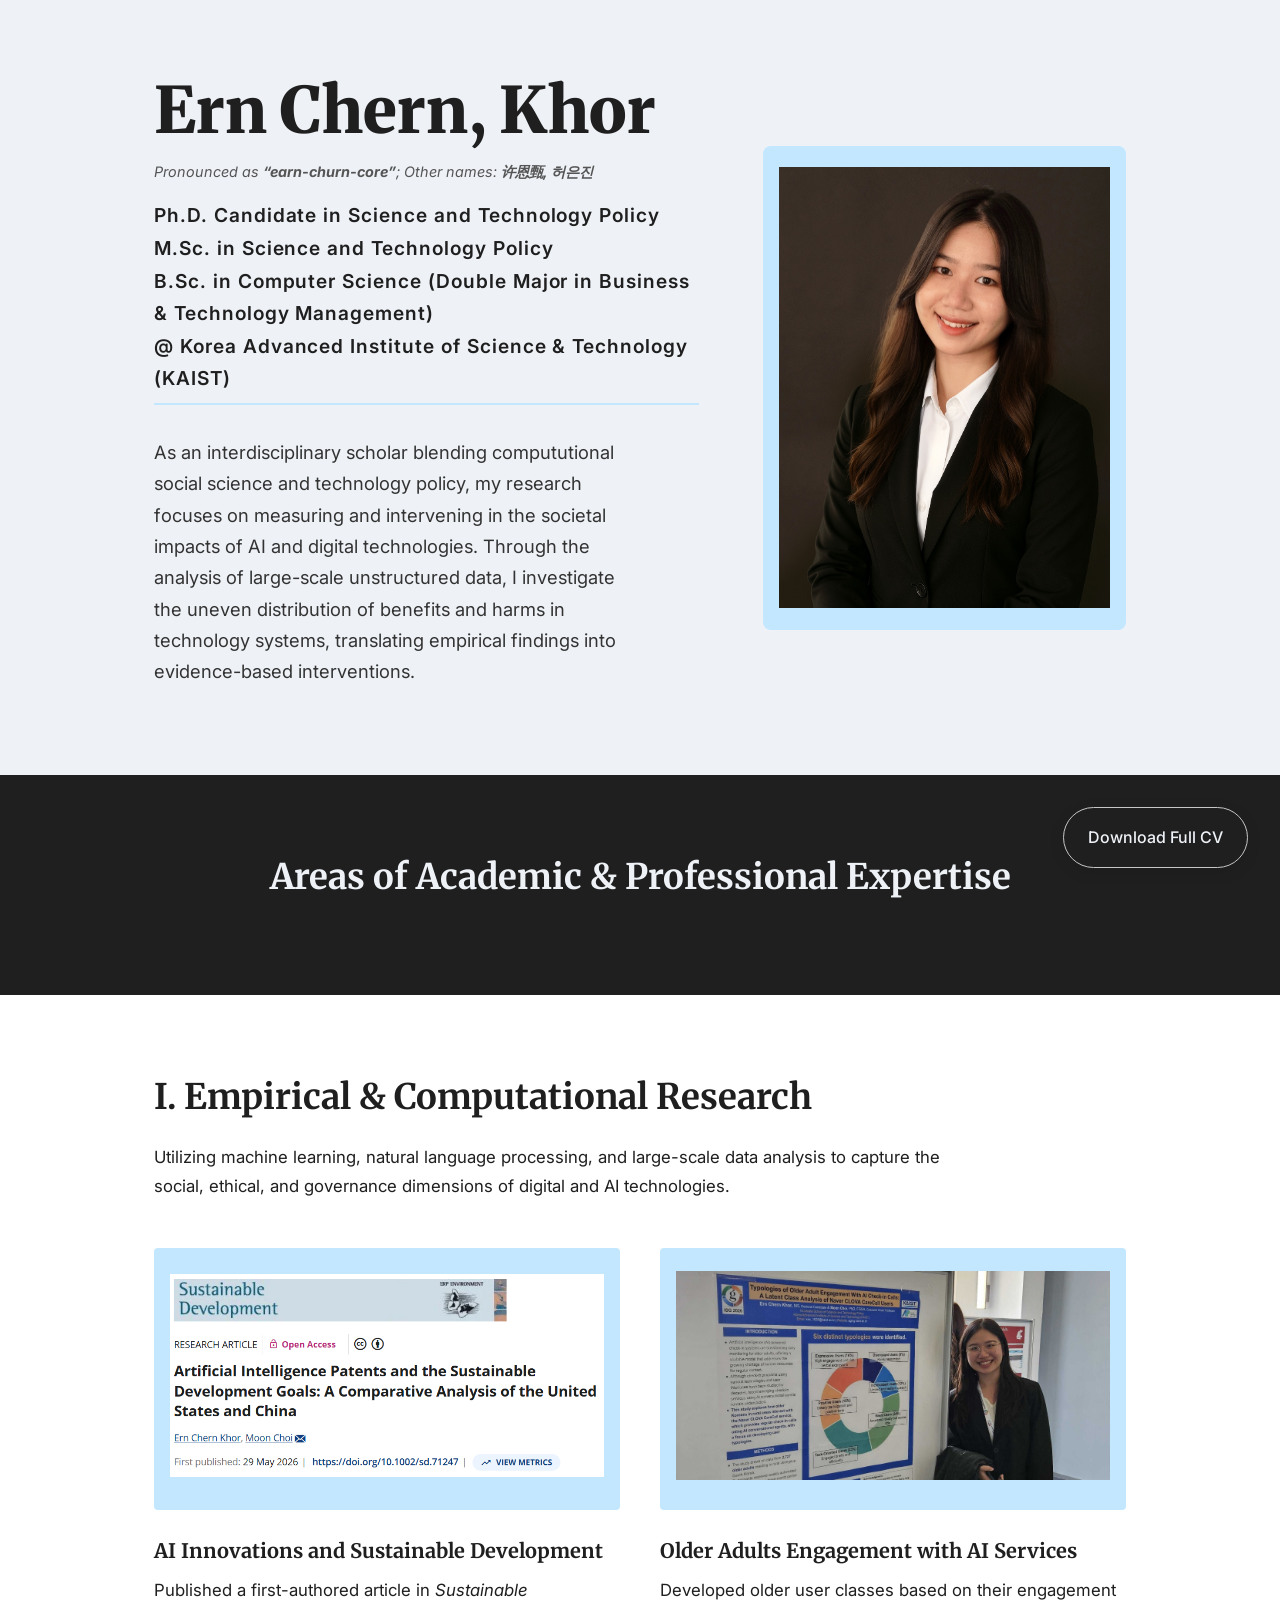
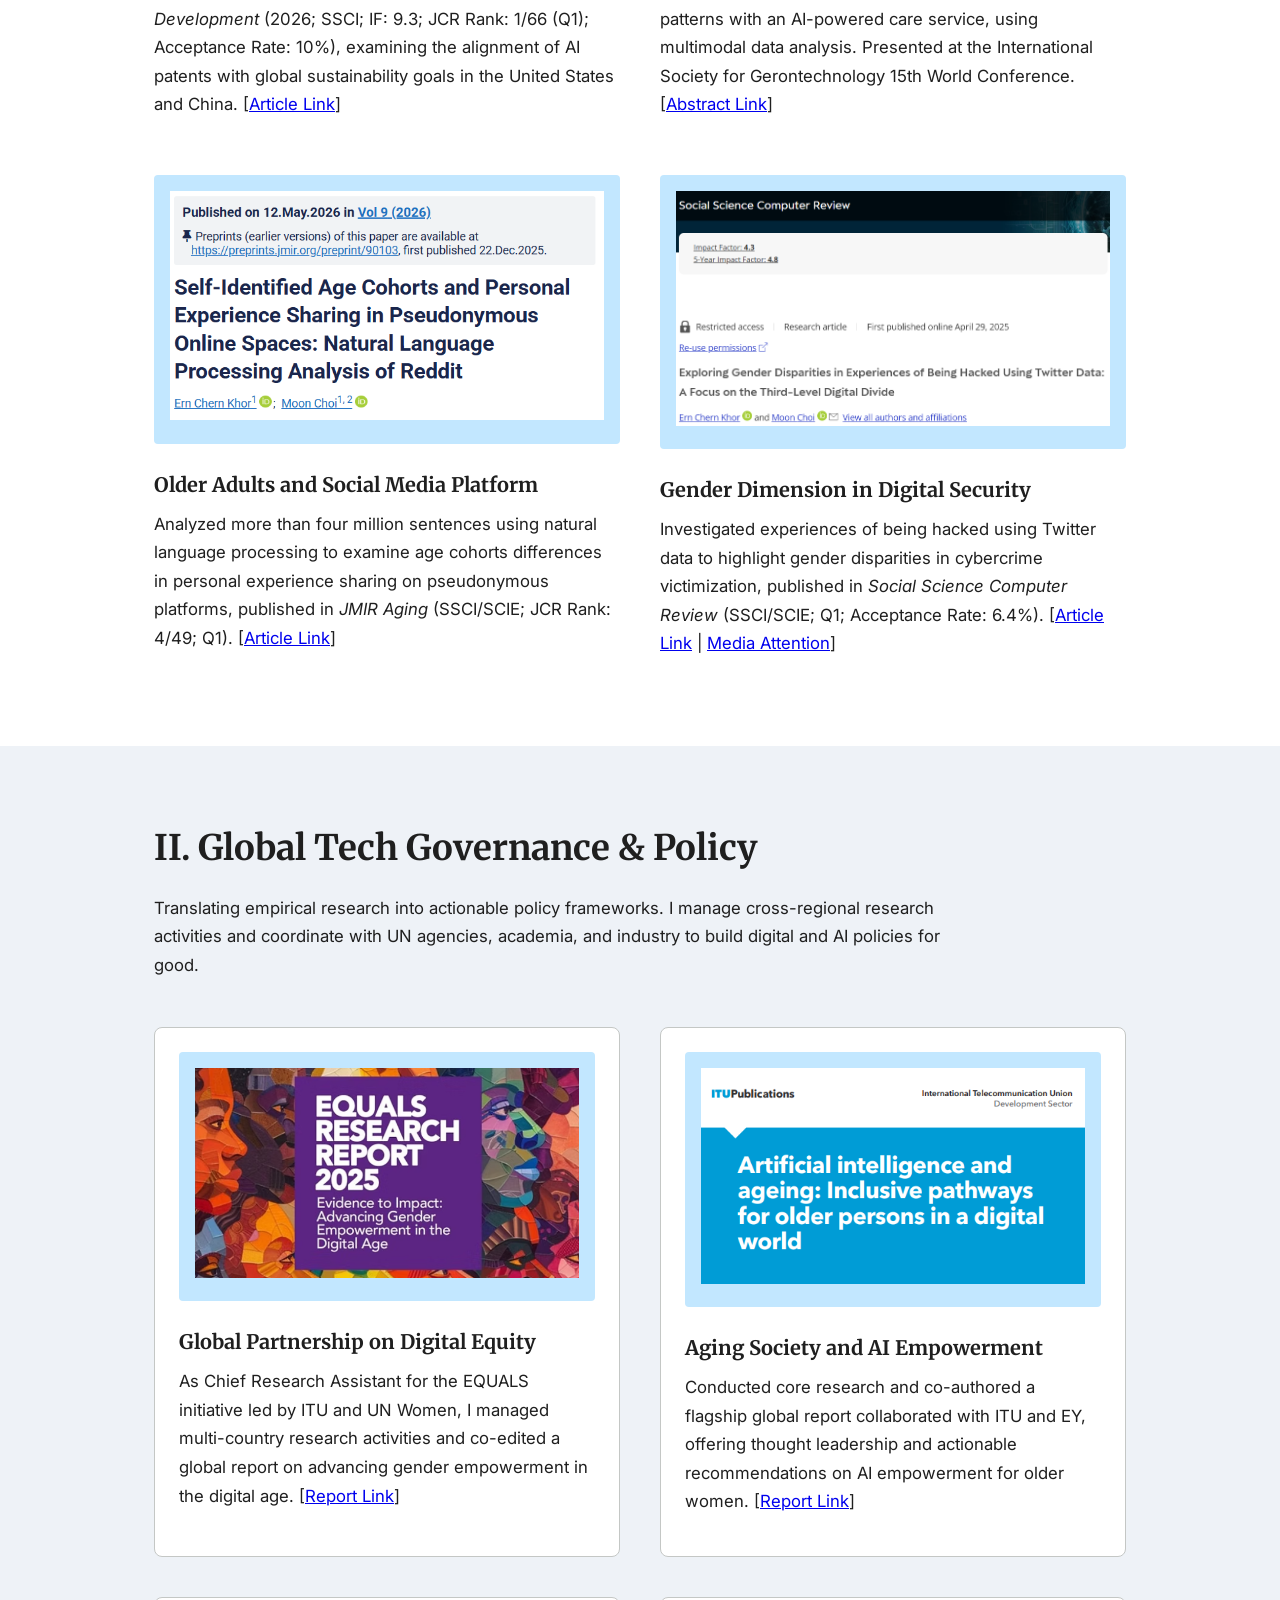
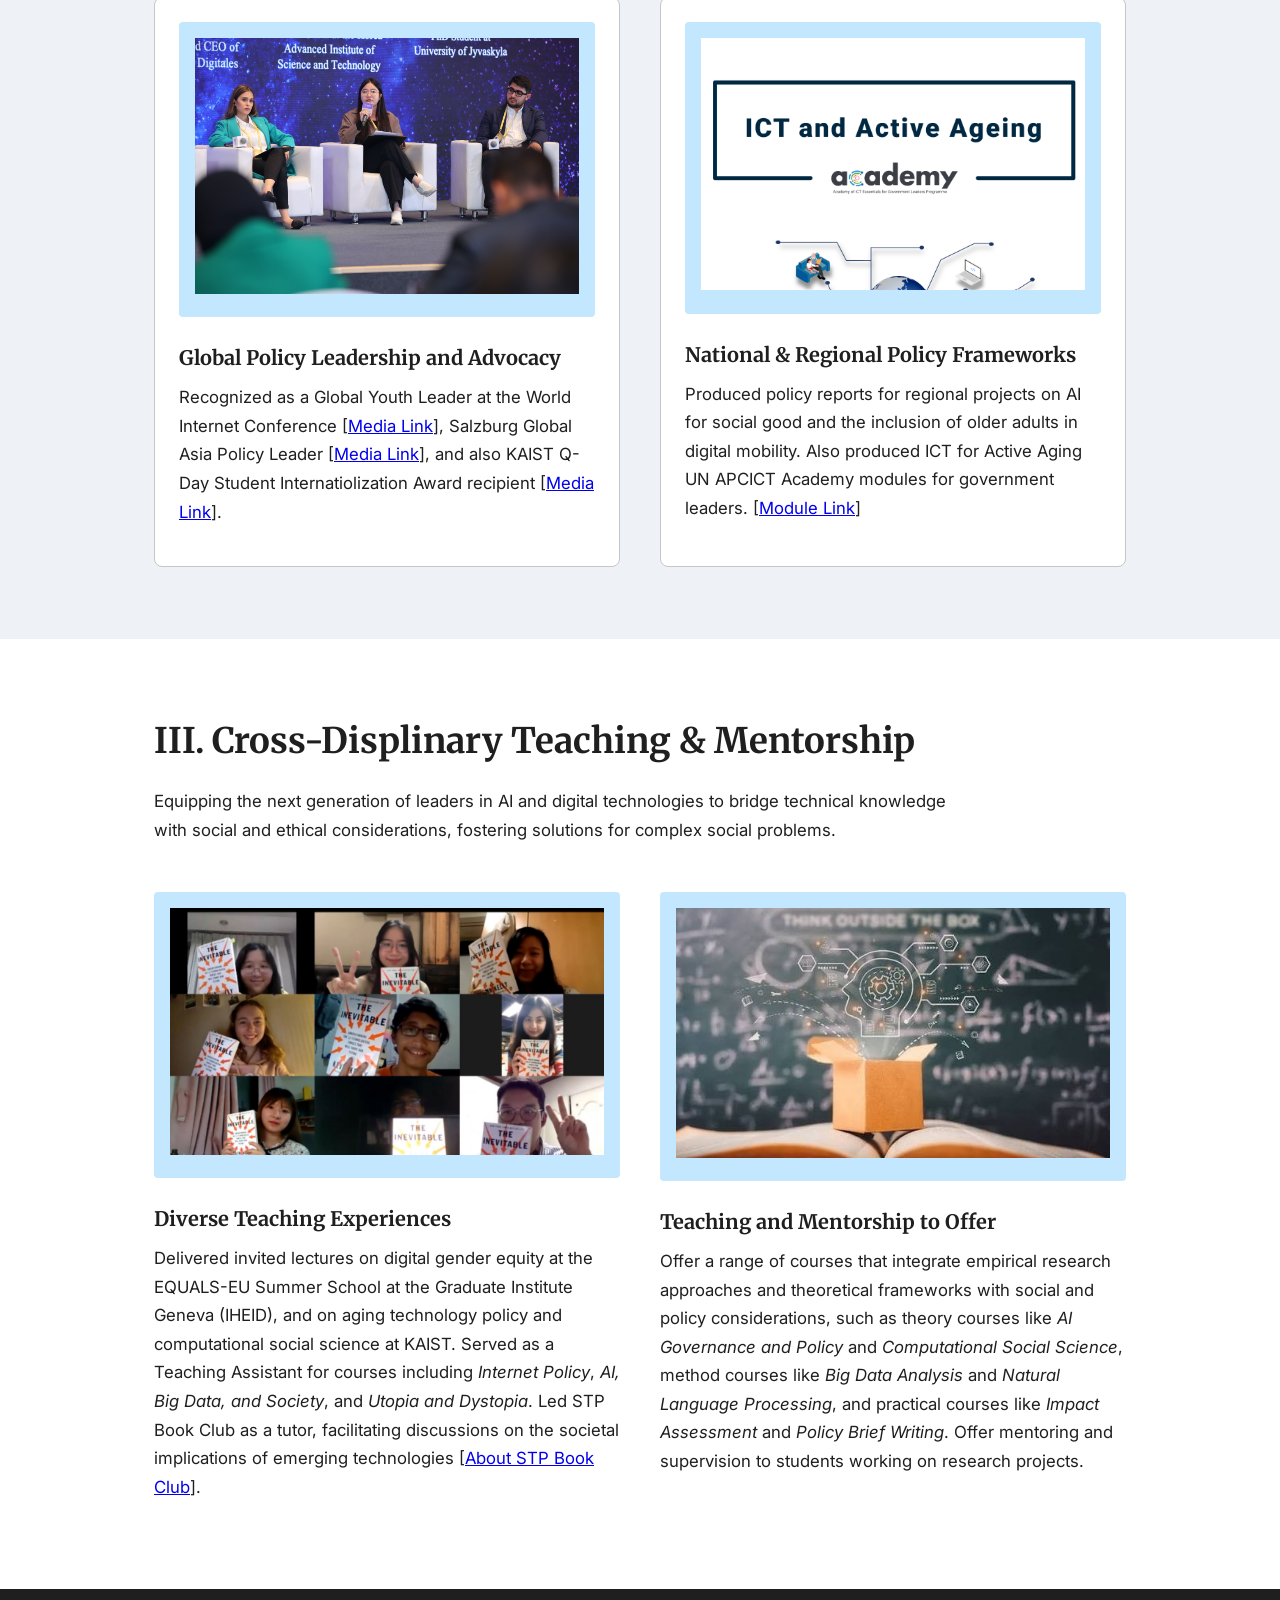
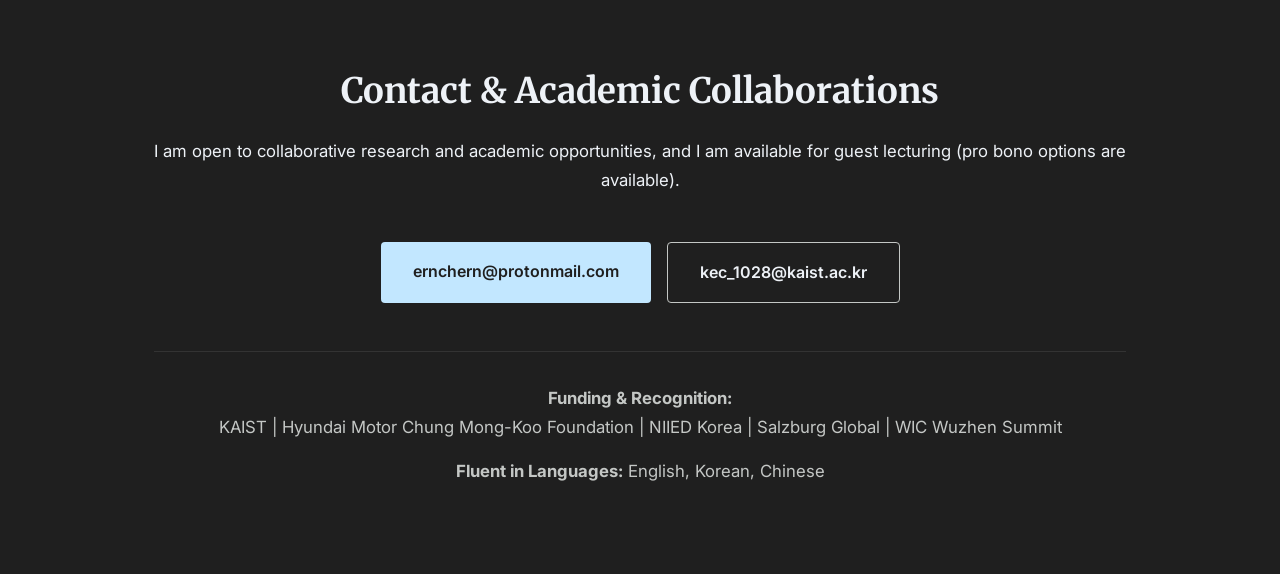
==== commit e1d9c330: "update" ====
--- a/index.html
+++ b/index.html
@@ -3,7 +3,7 @@
 <head>
     <meta charset="UTF-8">
     <meta name="viewport" content="width=device-width, initial-scale=1.0">
-    <title>Ern Chern Khor | Ph.D. Candidate & Researcher</title>
+    <title>Ern Chern Khor | AI Social Impact Researcher</title>
     <link rel="stylesheet" href="style.css">
     <link href="https://fonts.googleapis.com/css2?family=Merriweather:wght@400;700;900&family=Inter:wght@400;500;600&display=swap" rel="stylesheet">
     <meta name="google-site-verification" content="YpRI-QJnDcOi31xFz46-Frkq5nVrPxKfo0oNt4Ll0RY" />
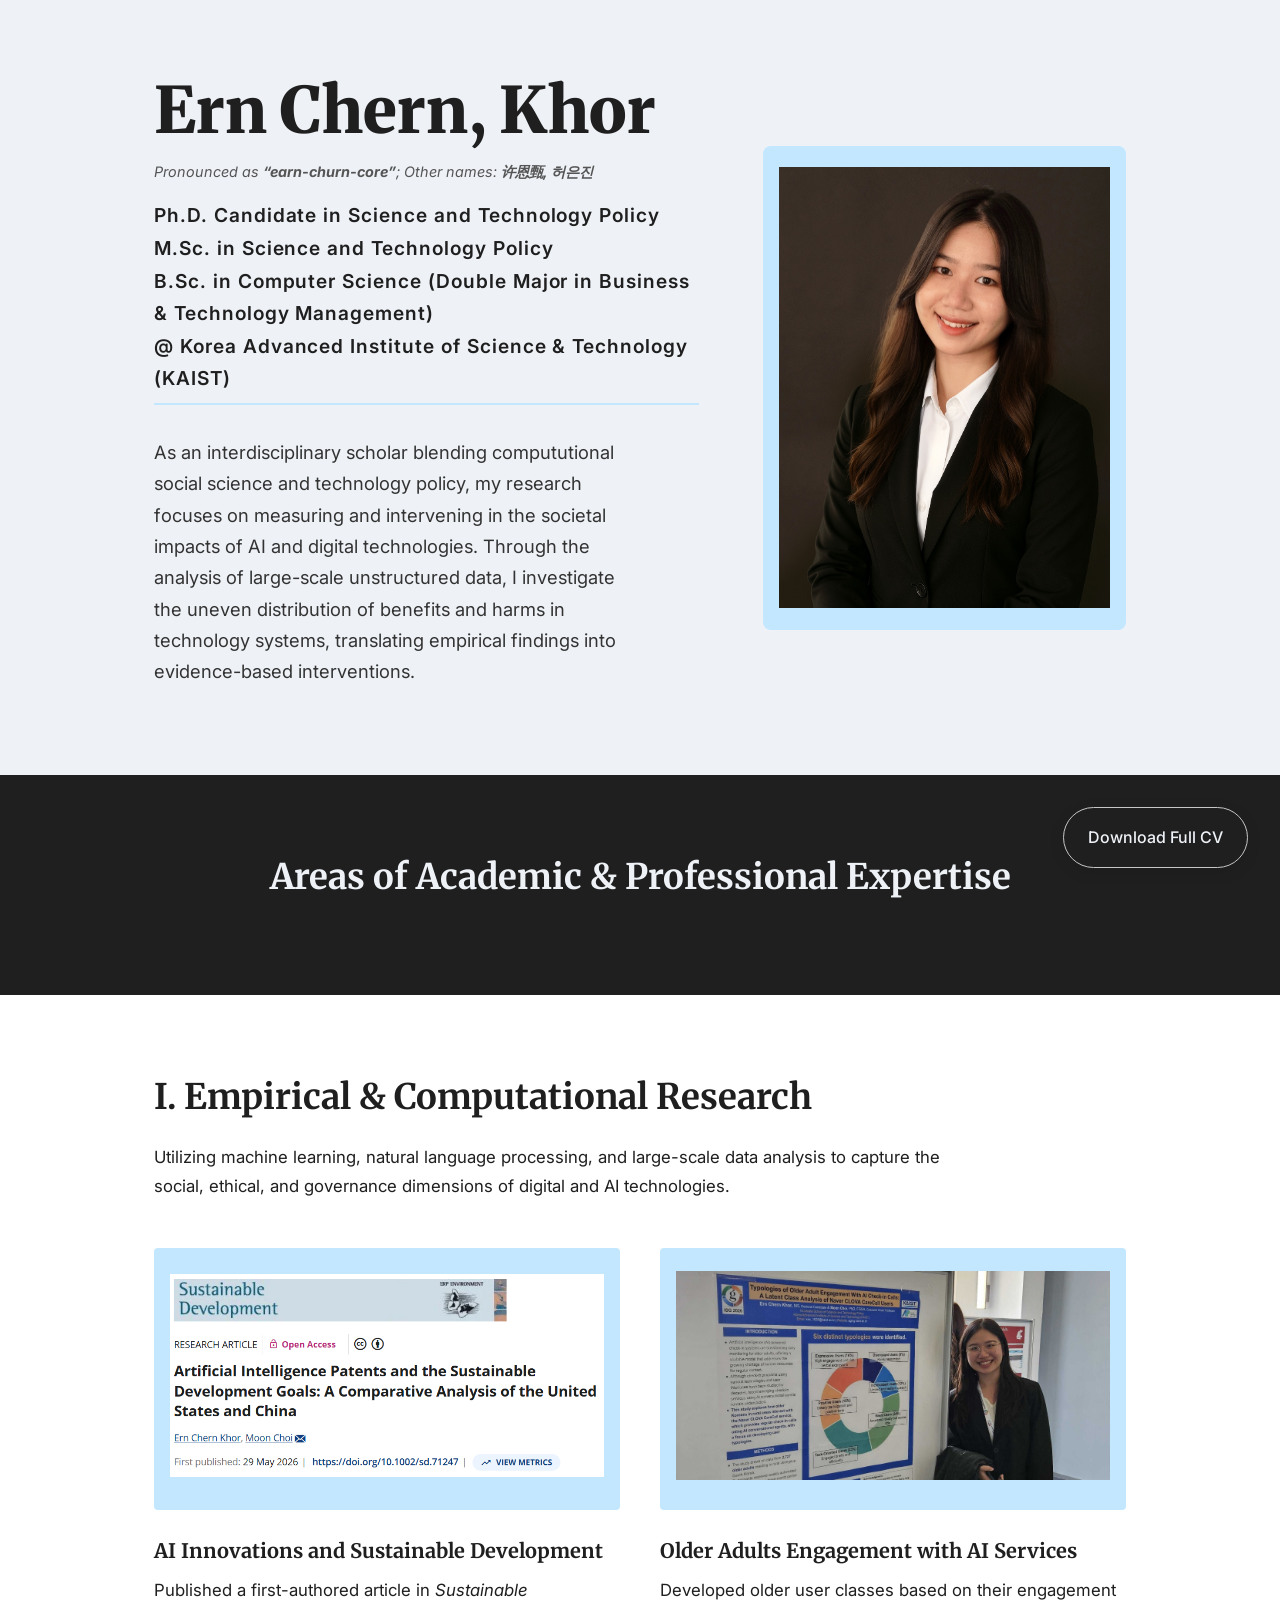
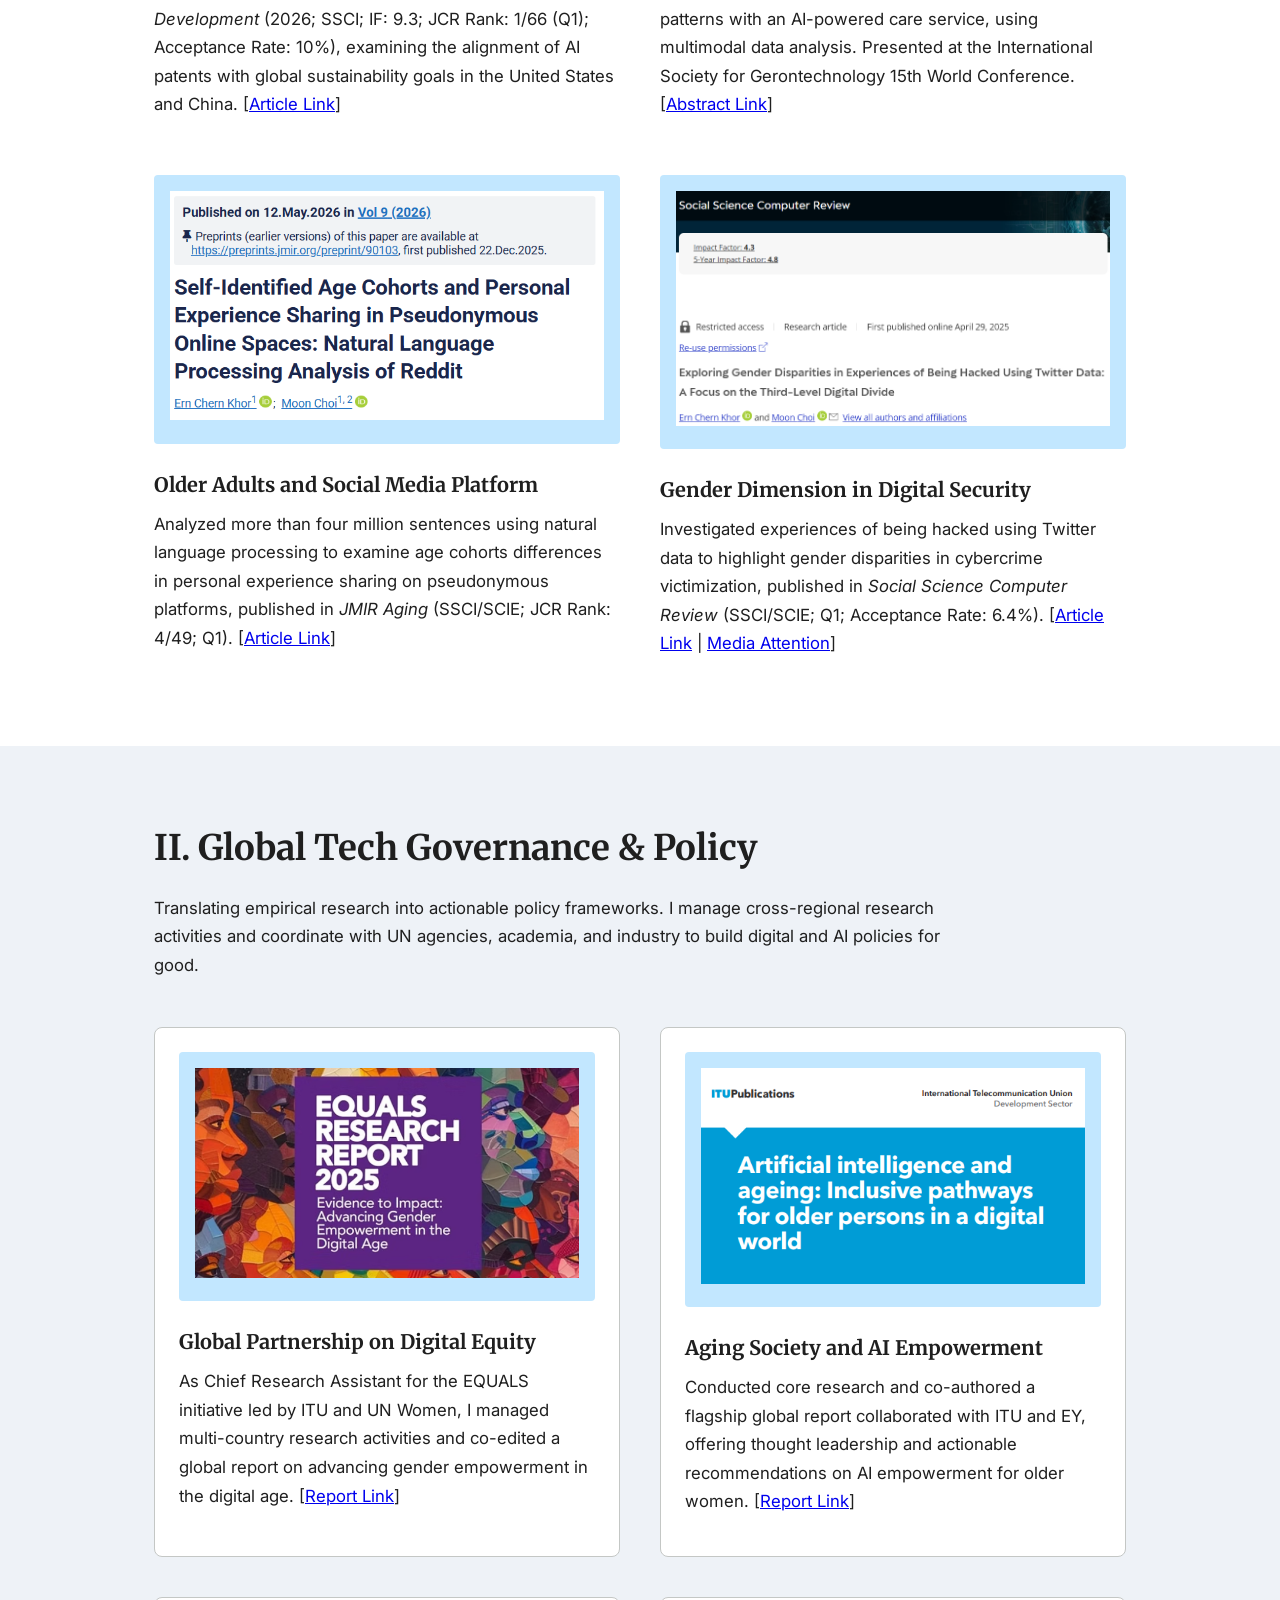
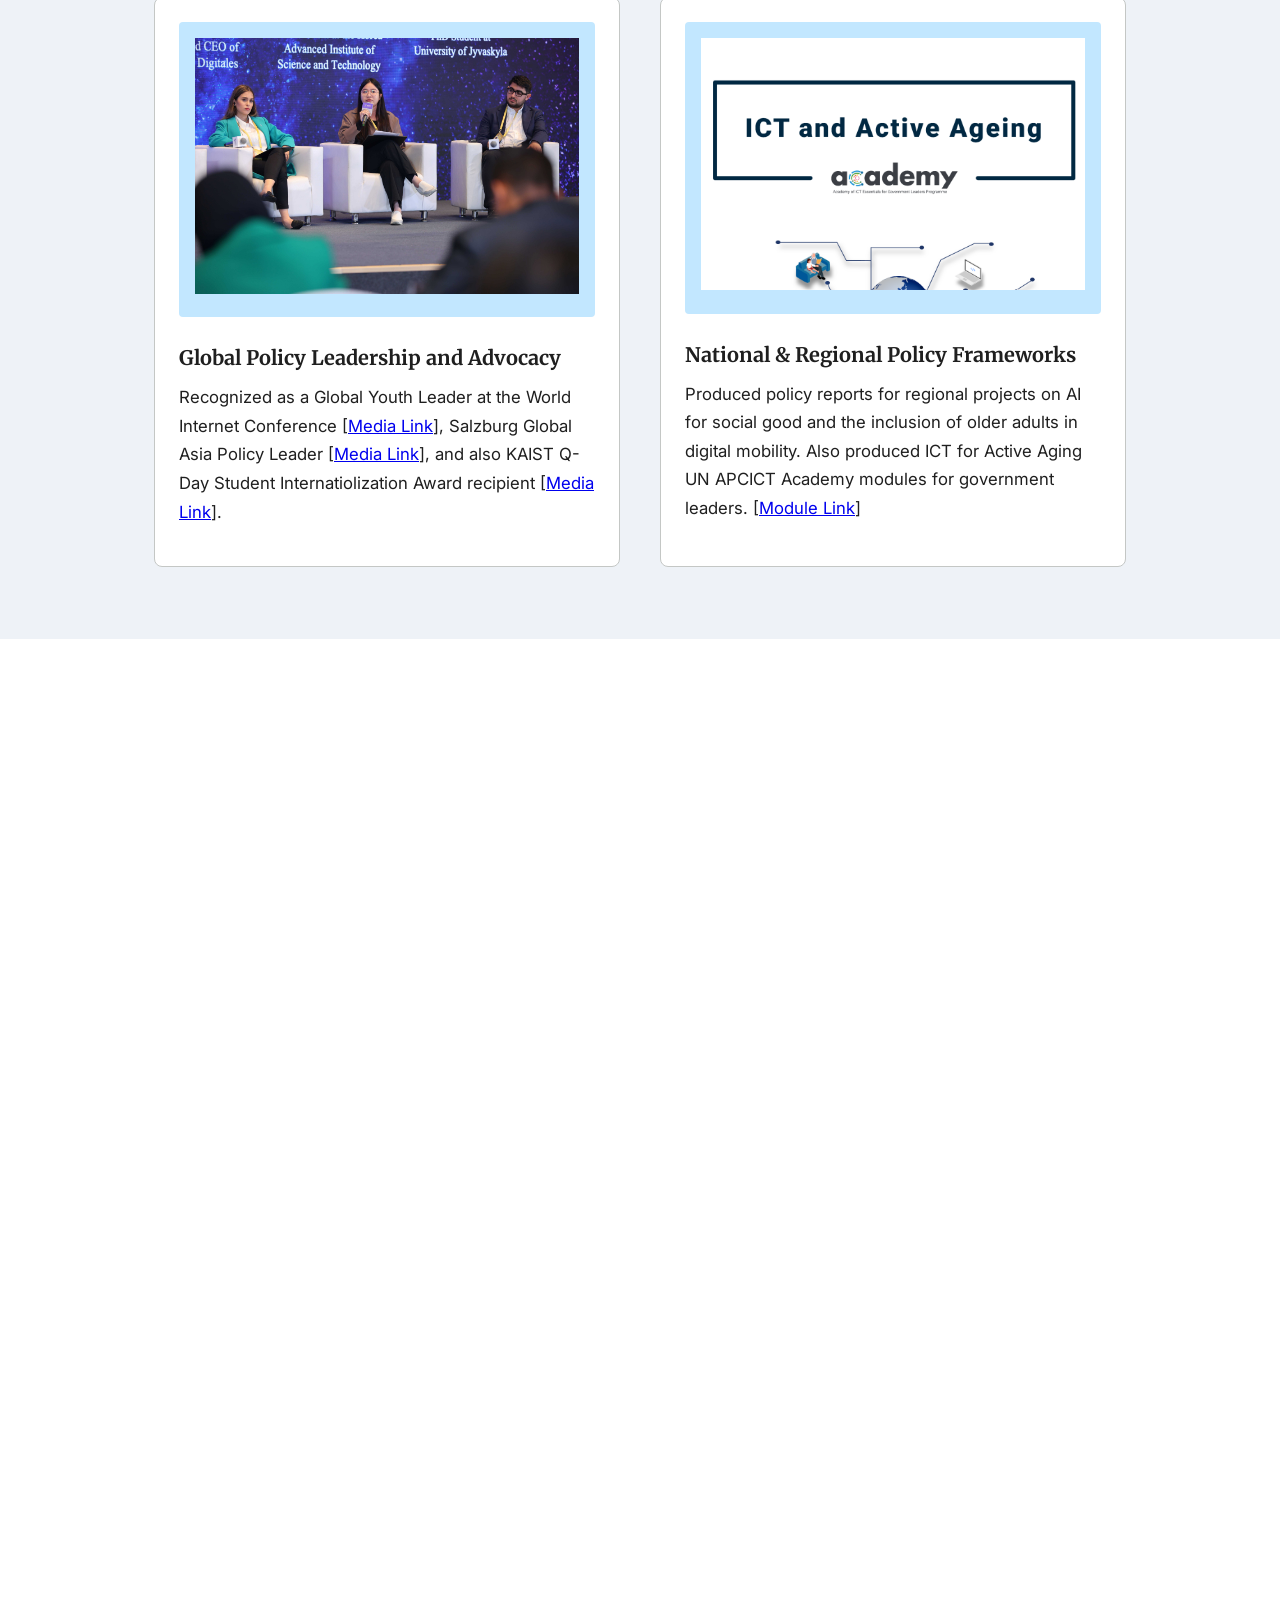
==== commit 2d36407a: "update" ====
--- a/index.html
+++ b/index.html
@@ -105,7 +105,7 @@
                     </p> 
                 </div>
                 <div class="achievement-card bg-white-card">
-                    <div class="placeholder-img"><span><img src="wic speech.jpg" style="max-width: 100%; height: auto;"></span></div>
+                    <div class="placeholder-img"><span><img src="wic speech.png" style="max-width: 100%; height: auto;"></span></div>
                     <h3>Global Policy Leadership and Advocacy</h3>
                     <p>Recognized as a Global Youth Leader at the World Internet Conference
                         [<a href="https://subsites.chinadaily.com.cn/wic/2023-11/08/c_937322.htm">Media Link</a>], 
